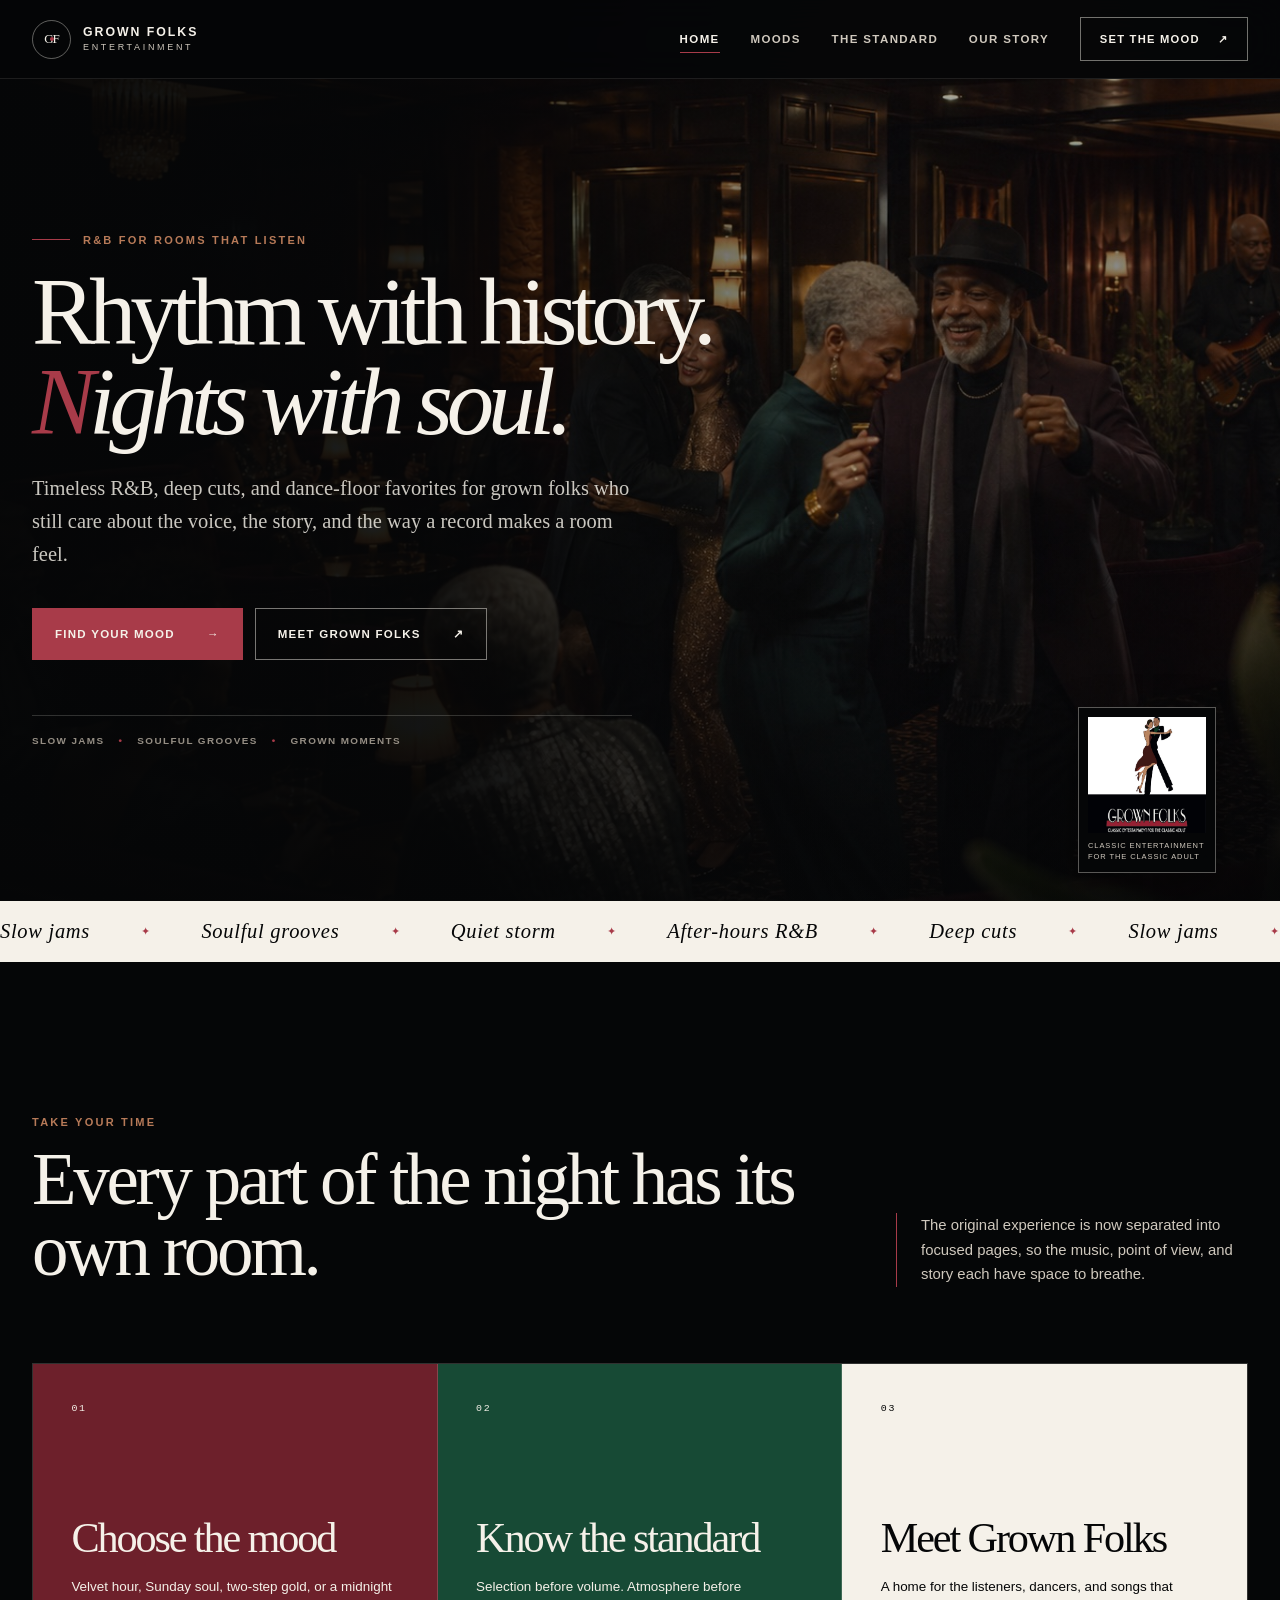
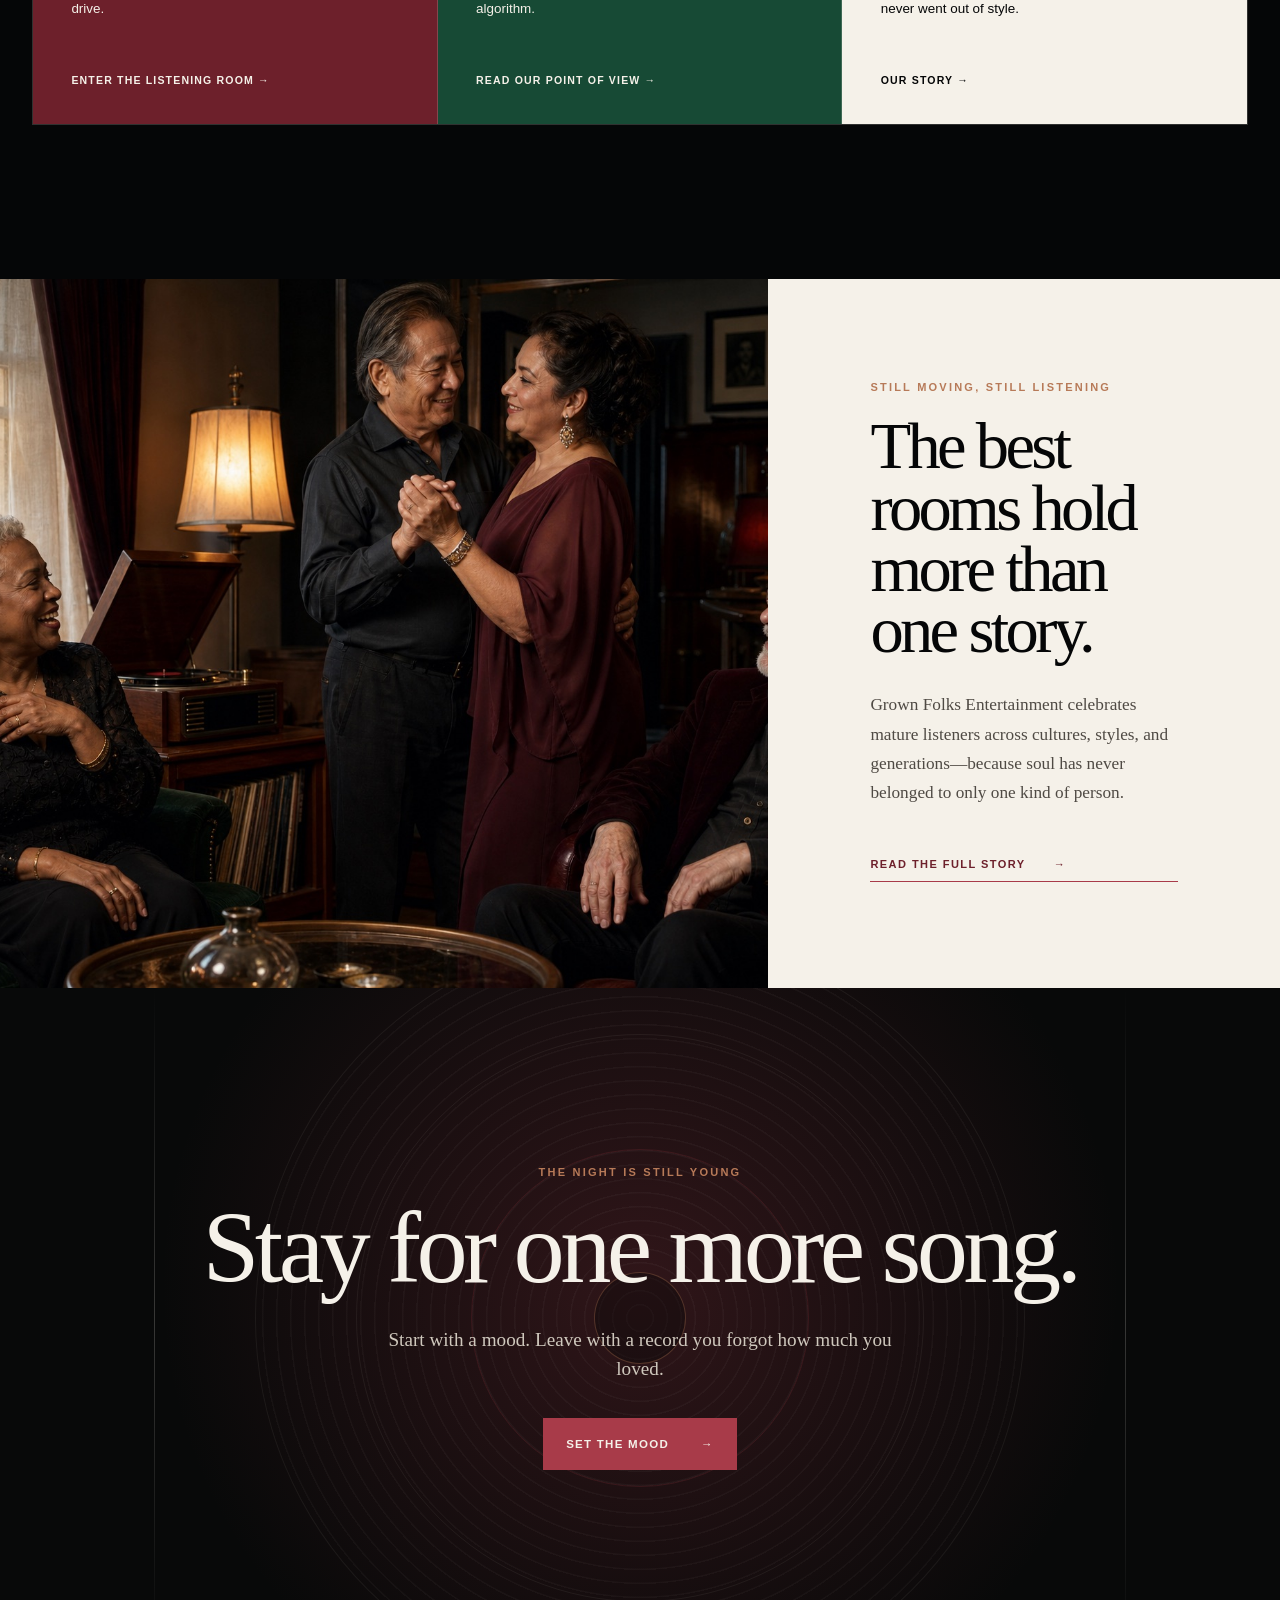
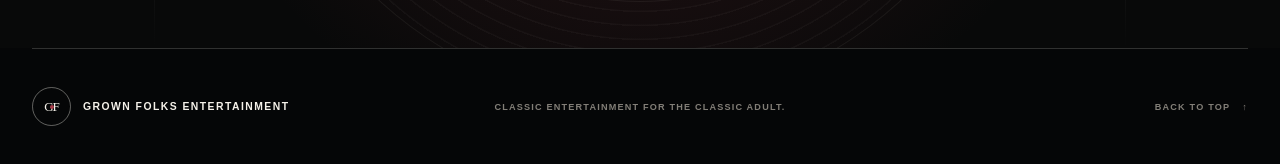
==== index.html @ 2229e0c9 "Publish Grown Folks Entertainment website" ====
<!doctype html>
<html lang="en" class="no-js">
  <head>
    <meta charset="utf-8" />
    <meta name="viewport" content="width=device-width, initial-scale=1" />
    <meta name="description" content="Classic R&B, slow jams, soulful grooves, and grown-up nights made for people who still know how to move." />
    <meta name="theme-color" content="#050607" />
    <meta property="og:type" content="website" />
    <meta property="og:site_name" content="Grown Folks Entertainment" />
    <meta property="og:title" content="Grown Folks Entertainment" />
    <meta property="og:description" content="Rhythm with history. Nights with soul." />
    <meta property="og:image" content="./assets/og.png" />
    <meta name="twitter:card" content="summary_large_image" />
    <meta name="twitter:title" content="Grown Folks Entertainment" />
    <meta name="twitter:description" content="Rhythm with history. Nights with soul." />
    <meta name="twitter:image" content="./assets/og.png" />
    <title>Grown Folks Entertainment | Rhythm With History</title>
    <link rel="icon" href="./assets/grown-folks-logo.jpeg" type="image/jpeg" />
    <link rel="stylesheet" href="./assets/styles.css" />
    <script>document.documentElement.classList.replace("no-js", "js");</script>
    <script src="./assets/script.js" defer></script>
  </head>
  <body>
    <div class="site-shell" id="top">
      <a class="skip-link" href="#main-content">Skip to the music</a>
      <header class="site-header">
        <div class="nav-wrap">
          <a class="brand" href="./index.html" aria-label="Grown Folks Entertainment home"><span class="brand-mark" aria-hidden="true">GF</span><span class="brand-copy"><strong>Grown Folks</strong><span>Entertainment</span></span></a>
          <button class="menu-toggle" type="button" aria-expanded="false" aria-controls="primary-navigation" aria-label="Open navigation menu"><span aria-hidden="true"></span><span aria-hidden="true"></span></button>
          <nav id="primary-navigation" class="primary-nav" data-open="false" aria-label="Primary navigation">
            <a href="./index.html" aria-current="page">Home</a><a href="./moods.html">Moods</a><a href="./standard.html">The standard</a><a href="./story.html">Our story</a><a class="nav-cta" href="./moods.html">Set the mood <span aria-hidden="true">↗</span></a>
          </nav>
        </div>
      </header>
      <main id="main-content">
        <section class="home-hero" aria-labelledby="hero-title">
          <img class="home-hero-image" src="./assets/lounge-diverse-older-adults.jpg" alt="A diverse group of stylish older adults dancing and enjoying an elegant R&B lounge" width="1793" height="877" fetchpriority="high" />
          <div class="home-hero-shade" aria-hidden="true"></div>
          <div class="home-hero-inner">
            <p class="eyebrow"><span aria-hidden="true"></span> R&amp;B for rooms that listen</p>
            <h1 id="hero-title"><span>Rhythm with history.</span><em>Nights with soul.</em></h1>
            <p class="home-hero-intro">Timeless R&amp;B, deep cuts, and dance-floor favorites for grown folks who still care about the voice, the story, and the way a record makes a room feel.</p>
            <div class="hero-actions"><a class="button button-primary" href="./moods.html">Find your mood <span aria-hidden="true">→</span></a><a class="button button-quiet" href="./story.html">Meet Grown Folks <span aria-hidden="true">↗</span></a></div>
            <div class="hero-notes" aria-label="Our focus"><span>Slow jams</span><span>Soulful grooves</span><span>Grown moments</span></div>
          </div>
          <div class="home-logo-card"><img src="./assets/grown-folks-logo.jpeg" alt="Grown Folks Entertainment logo" width="791" height="1024" /><span>Classic entertainment for the classic adult</span></div>
        </section>
        <section class="marquee" aria-label="Music we celebrate">
          <p class="sr-only">Slow jams, soulful grooves, quiet storm, after-hours R&amp;B, and deep cuts.</p>
          <div class="marquee-track" aria-hidden="true">
            <div class="marquee-group"><span>Slow jams</span><i>✦</i><span>Soulful grooves</span><i>✦</i><span>Quiet storm</span><i>✦</i><span>After-hours R&amp;B</span><i>✦</i><span>Deep cuts</span><i>✦</i></div>
            <div class="marquee-group"><span>Slow jams</span><i>✦</i><span>Soulful grooves</span><i>✦</i><span>Quiet storm</span><i>✦</i><span>After-hours R&amp;B</span><i>✦</i><span>Deep cuts</span><i>✦</i></div>
          </div>
        </section>
        <section class="route-overview section-pad" aria-labelledby="explore-title">
          <div class="section-heading"><div><p class="kicker">Take your time</p><h2 id="explore-title">Every part of the night has its own room.</h2></div><p>The original experience is now separated into focused pages, so the music, point of view, and story each have space to breathe.</p></div>
          <div class="route-cards">
            <a class="route-card route-card-burgundy" href="./moods.html"><span>01</span><h3>Choose the mood</h3><p>Velvet hour, Sunday soul, two-step gold, or a midnight drive.</p><strong>Enter the listening room →</strong></a>
            <a class="route-card route-card-green" href="./standard.html"><span>02</span><h3>Know the standard</h3><p>Selection before volume. Atmosphere before algorithm.</p><strong>Read our point of view →</strong></a>
            <a class="route-card route-card-ivory" href="./story.html"><span>03</span><h3>Meet Grown Folks</h3><p>A home for the listeners, dancers, and songs that never went out of style.</p><strong>Our story →</strong></a>
          </div>
        </section>
        <section class="home-story-preview" aria-labelledby="home-story-title">
          <div class="home-story-photo"><img src="./assets/story-diverse-older-adults.jpg" alt="Four diverse older friends sharing music while a couple slow dances" width="1536" height="1024" loading="lazy" /></div>
          <div class="home-story-copy"><p class="kicker">Still moving, still listening</p><h2 id="home-story-title">The best rooms hold more than one story.</h2><p>Grown Folks Entertainment celebrates mature listeners across cultures, styles, and generations—because soul has never belonged to only one kind of person.</p><a class="text-link" href="./story.html">Read the full story <span aria-hidden="true">→</span></a></div>
        </section>
        <section class="closing" aria-labelledby="closing-title"><div class="closing-vinyl" aria-hidden="true"><span></span></div><div class="closing-content"><p class="kicker kicker-light">The night is still young</p><h2 id="closing-title">Stay for one more song.</h2><p>Start with a mood. Leave with a record you forgot how much you loved.</p><a class="button button-primary" href="./moods.html">Set the mood <span aria-hidden="true">→</span></a></div></section>
      </main>
      <footer class="site-footer"><a class="footer-brand" href="./index.html"><span aria-hidden="true">GF</span><strong>Grown Folks Entertainment</strong></a><p>Classic entertainment for the classic adult.</p><a href="#top">Back to top <span aria-hidden="true">↑</span></a></footer>
    </div>
  </body>
</html>
---- assets/styles.css ----
:root {
  --ink: #050607;
  --ink-soft: #101111;
  --ivory: #f5f1e9;
  --ivory-muted: #cfc8bd;
  --burgundy: #a83b49;
  --burgundy-dark: #6d202b;
  --green: #174a35;
  --green-dark: #0d2c20;
  --caramel: #b77a58;
  --line: rgba(245, 241, 233, 0.18);
  --page: min(1240px, calc(100vw - 64px));
  --display: "Iowan Old Style", "Baskerville", "Times New Roman", serif;
  --sans: "Avenir Next", Avenir, "Helvetica Neue", Arial, sans-serif;
  --mono: "SFMono-Regular", Consolas, "Liberation Mono", monospace;
}

* {
  box-sizing: border-box;
}

html {
  scroll-behavior: smooth;
  scroll-padding-top: 92px;
}

body {
  margin: 0;
  background: var(--ink);
  color: var(--ivory);
  font-family: var(--sans);
  text-rendering: optimizeLegibility;
}

body,
button,
a {
  -webkit-font-smoothing: antialiased;
}

button,
a {
  font: inherit;
}

button {
  color: inherit;
}

a {
  color: inherit;
  text-decoration: none;
}

img {
  display: block;
  max-width: 100%;
}

::selection {
  background: var(--burgundy);
  color: var(--ivory);
}

:focus-visible {
  outline: 2px solid var(--caramel);
  outline-offset: 4px;
}

.site-shell {
  min-height: 100vh;
  overflow: clip;
  background:
    radial-gradient(circle at 75% 4%, rgba(168, 59, 73, 0.12), transparent 27rem),
    var(--ink);
}

.skip-link {
  position: fixed;
  top: 14px;
  left: 14px;
  z-index: 200;
  min-height: 44px;
  padding: 12px 18px;
  transform: translateY(-150%);
  border: 1px solid var(--caramel);
  background: var(--ivory);
  color: var(--ink);
  font-size: 0.78rem;
  font-weight: 700;
  letter-spacing: 0.08em;
  text-transform: uppercase;
  transition: transform 180ms ease;
}

.skip-link:focus {
  transform: translateY(0);
}

.sr-only {
  position: absolute;
  width: 1px;
  height: 1px;
  padding: 0;
  margin: -1px;
  overflow: hidden;
  clip: rect(0, 0, 0, 0);
  white-space: nowrap;
  border: 0;
}

.site-header {
  position: sticky;
  top: 0;
  z-index: 100;
  border-bottom: 1px solid rgba(245, 241, 233, 0.1);
  background: rgba(5, 6, 7, 0.88);
  -webkit-backdrop-filter: blur(18px);
  backdrop-filter: blur(18px);
}

.nav-wrap {
  position: relative;
  width: var(--page);
  min-height: 78px;
  margin: 0 auto;
  display: flex;
  align-items: center;
  justify-content: space-between;
  gap: 36px;
}

.brand,
.footer-brand {
  display: inline-flex;
  align-items: center;
  gap: 12px;
}

.footer-brand {
  min-height: 44px;
}

.brand {
  min-height: 48px;
  flex: 0 0 auto;
}

.brand-mark,
.footer-brand > span {
  position: relative;
  display: grid;
  place-items: center;
  width: 39px;
  height: 39px;
  border: 1px solid rgba(245, 241, 233, 0.38);
  border-radius: 50%;
  color: var(--ivory);
  font-family: var(--display);
  font-size: 0.82rem;
  letter-spacing: -0.08em;
}

.brand-mark::after,
.footer-brand > span::after {
  content: "";
  position: absolute;
  width: 4px;
  height: 4px;
  border-radius: 50%;
  background: var(--burgundy);
}

.brand-copy {
  display: flex;
  flex-direction: column;
  line-height: 1;
  text-transform: uppercase;
}

.brand-copy strong {
  font-size: 0.77rem;
  letter-spacing: 0.16em;
}

.brand-copy span {
  margin-top: 5px;
  color: var(--ivory-muted);
  font-size: 0.56rem;
  letter-spacing: 0.3em;
}

.primary-nav {
  display: flex;
  align-items: center;
  justify-content: flex-end;
  gap: clamp(20px, 2.4vw, 38px);
}

.primary-nav > a:not(.nav-cta) {
  position: relative;
  display: inline-flex;
  min-height: 44px;
  align-items: center;
  color: var(--ivory-muted);
  font-size: 0.72rem;
  font-weight: 600;
  letter-spacing: 0.12em;
  text-transform: uppercase;
  transition: color 180ms ease;
}

.primary-nav > a:not(.nav-cta)::after {
  content: "";
  position: absolute;
  right: 0;
  bottom: 8px;
  left: 0;
  height: 1px;
  transform: scaleX(0);
  transform-origin: right;
  background: var(--burgundy);
  transition: transform 220ms ease;
}

.primary-nav > a:not(.nav-cta):hover {
  color: var(--ivory);
}

.primary-nav > a:not(.nav-cta):hover::after {
  transform: scaleX(1);
  transform-origin: left;
}

.nav-cta {
  display: inline-flex;
  min-height: 44px;
  align-items: center;
  gap: 18px;
  padding: 0 19px;
  border: 1px solid rgba(245, 241, 233, 0.46);
  font-size: 0.7rem;
  font-weight: 700;
  letter-spacing: 0.11em;
  text-transform: uppercase;
  transition:
    background-color 180ms ease,
    border-color 180ms ease,
    color 180ms ease;
}

.nav-cta:hover {
  border-color: var(--ivory);
  background: var(--ivory);
  color: var(--ink);
}

.menu-toggle {
  display: none;
  width: 48px;
  min-height: 48px;
  padding: 0;
  border: 1px solid var(--line);
  background: transparent;
  cursor: pointer;
}

.menu-toggle span {
  display: block;
  width: 18px;
  height: 1px;
  margin: 5px auto;
  background: var(--ivory);
  transition: transform 180ms ease;
}

.menu-toggle[aria-expanded="true"] span:first-child {
  transform: translateY(3px) rotate(45deg);
}

.menu-toggle[aria-expanded="true"] span:last-child {
  transform: translateY(-3px) rotate(-45deg);
}

.hero {
  position: relative;
  isolation: isolate;
  min-height: calc(100svh - 78px);
  display: flex;
  align-items: center;
  padding: clamp(70px, 9vw, 136px) 0 clamp(80px, 10vw, 150px);
}

.hero::before {
  content: "";
  position: absolute;
  inset: 0;
  z-index: -2;
  pointer-events: none;
  opacity: 0.11;
  background-image:
    linear-gradient(rgba(245, 241, 233, 0.12) 1px, transparent 1px),
    linear-gradient(90deg, rgba(245, 241, 233, 0.12) 1px, transparent 1px);
  background-size: 88px 88px;
  -webkit-mask-image: linear-gradient(to bottom, #000, transparent 84%);
  mask-image: linear-gradient(to bottom, #000, transparent 84%);
}

.hero::after {
  content: "";
  position: absolute;
  top: 4%;
  right: -12%;
  z-index: -1;
  width: min(62vw, 840px);
  aspect-ratio: 1;
  border-radius: 50%;
  background: radial-gradient(circle, rgba(23, 74, 53, 0.34), rgba(23, 74, 53, 0) 68%);
  pointer-events: none;
}

.hero-grid {
  width: var(--page);
  margin: 0 auto;
  display: grid;
  grid-template-columns: minmax(0, 1.22fr) minmax(330px, 0.78fr);
  gap: clamp(54px, 8vw, 120px);
  align-items: center;
}

.hero-copy-block {
  position: relative;
  z-index: 2;
}

.eyebrow,
.kicker {
  margin: 0;
  color: var(--caramel);
  font-size: 0.69rem;
  font-weight: 700;
  letter-spacing: 0.2em;
  text-transform: uppercase;
}

.eyebrow {
  display: flex;
  align-items: center;
  gap: 13px;
}

.eyebrow > span {
  width: 38px;
  height: 1px;
  background: var(--burgundy);
}

.hero h1 {
  max-width: 820px;
  margin: 28px 0 30px;
  font-family: var(--display);
  font-size: clamp(4rem, 7.4vw, 7.7rem);
  font-weight: 400;
  letter-spacing: -0.062em;
  line-height: 0.82;
}

.hero h1 span,
.hero h1 em {
  display: block;
}

.hero h1 em {
  margin-top: 0.14em;
  color: var(--ivory);
  font-weight: 400;
}

.hero h1 em::first-letter {
  color: var(--burgundy);
}

.hero-intro {
  max-width: 620px;
  margin: 0;
  color: var(--ivory-muted);
  font-family: var(--display);
  font-size: clamp(1.07rem, 1.5vw, 1.32rem);
  line-height: 1.6;
}

.hero-actions {
  display: flex;
  flex-wrap: wrap;
  gap: 12px;
  margin-top: 38px;
}

.button {
  display: inline-flex;
  min-height: 52px;
  align-items: center;
  justify-content: space-between;
  gap: 32px;
  padding: 0 22px;
  border: 1px solid transparent;
  font-size: 0.72rem;
  font-weight: 750;
  letter-spacing: 0.11em;
  text-transform: uppercase;
  transition:
    transform 180ms ease,
    background-color 180ms ease,
    border-color 180ms ease,
    color 180ms ease;
}

.button:hover {
  transform: translateY(-2px);
}

.button-primary {
  background: var(--burgundy);
  color: var(--ivory);
}

.button-primary:hover {
  background: #bd4655;
}

.button-quiet {
  border-color: var(--line);
  color: var(--ivory-muted);
}

.button-quiet:hover {
  border-color: var(--ivory-muted);
  color: var(--ivory);
}

.hero-notes {
  display: flex;
  flex-wrap: wrap;
  gap: 0;
  margin-top: 55px;
  padding-top: 19px;
  border-top: 1px solid var(--line);
}

.hero-notes span {
  color: #958e84;
  font-size: 0.62rem;
  font-weight: 600;
  letter-spacing: 0.14em;
  text-transform: uppercase;
}

.hero-notes span:not(:last-child)::after {
  content: "•";
  margin: 0 14px;
  color: var(--burgundy);
}

.hero-art {
  position: relative;
  width: min(100%, 450px);
  justify-self: end;
}

.orbit {
  position: absolute;
  z-index: -1;
  border: 1px solid rgba(245, 241, 233, 0.11);
  border-radius: 50%;
  pointer-events: none;
}

.orbit-one {
  top: -12%;
  left: -36%;
  width: 98%;
  aspect-ratio: 1;
}

.orbit-one::after {
  content: "";
  position: absolute;
  top: 48%;
  left: -4px;
  width: 7px;
  height: 7px;
  border-radius: 50%;
  background: var(--caramel);
  box-shadow: 0 0 0 7px rgba(183, 122, 88, 0.09);
}

.orbit-two {
  right: -23%;
  bottom: -7%;
  width: 75%;
  aspect-ratio: 1;
  border-color: rgba(168, 59, 73, 0.31);
}

.logo-card {
  position: relative;
  margin: 0;
  padding: 17px;
  border: 1px solid rgba(245, 241, 233, 0.22);
  background: #0c0d0d;
  box-shadow:
    0 38px 75px rgba(0, 0, 0, 0.5),
    -24px 24px 0 rgba(23, 74, 53, 0.24);
  transform: rotate(1.6deg);
}

.logo-card::before,
.logo-card::after {
  content: "";
  position: absolute;
  z-index: 2;
  width: 36px;
  height: 36px;
  pointer-events: none;
}

.logo-card::before {
  top: -8px;
  left: -8px;
  border-top: 2px solid var(--caramel);
  border-left: 2px solid var(--caramel);
}

.logo-card::after {
  right: -8px;
  bottom: -8px;
  border-right: 2px solid var(--burgundy);
  border-bottom: 2px solid var(--burgundy);
}

.logo-card-edge {
  display: flex;
  justify-content: space-between;
  padding: 0 1px 13px;
  color: #958e84;
  font-size: 0.54rem;
  font-weight: 650;
  letter-spacing: 0.18em;
  text-transform: uppercase;
}

.main-logo {
  width: 100%;
  height: auto;
  aspect-ratio: 790 / 1024;
  object-fit: cover;
  filter: saturate(0.88) contrast(1.04);
}

.logo-card figcaption {
  display: flex;
  justify-content: space-between;
  gap: 14px;
  padding: 14px 1px 0;
  color: var(--ivory-muted);
  font-size: 0.55rem;
  letter-spacing: 0.16em;
  text-transform: uppercase;
}

.logo-card figcaption span:last-child {
  color: var(--caramel);
}

.hero-index {
  position: absolute;
  right: 3vw;
  bottom: 34px;
  display: flex;
  align-items: center;
  gap: 9px;
  color: #57554f;
  font-family: var(--display);
  font-size: 0.72rem;
}

.hero-index i {
  width: 42px;
  height: 1px;
  background: #3b3b38;
}

.marquee {
  overflow: hidden;
  border-top: 1px solid var(--line);
  border-bottom: 1px solid var(--line);
  background: var(--ivory);
  color: var(--ink);
}

.marquee-track {
  display: flex;
  width: max-content;
  animation: marquee-scroll 30s linear infinite;
}

.marquee-group {
  display: flex;
  min-width: max-content;
  align-items: center;
  gap: clamp(30px, 4vw, 62px);
  padding: 18px clamp(30px, 4vw, 62px) 18px 0;
}

.marquee-group span {
  font-family: var(--display);
  font-size: clamp(1rem, 1.6vw, 1.35rem);
  font-style: italic;
  letter-spacing: 0.035em;
}

.marquee-group i {
  color: var(--burgundy);
  font-size: 0.68rem;
  font-style: normal;
}

@keyframes marquee-scroll {
  to {
    transform: translateX(-50%);
  }
}

.section-pad {
  width: var(--page);
  margin: 0 auto;
  padding: clamp(96px, 12vw, 180px) 0;
}

.section-heading {
  display: grid;
  grid-template-columns: minmax(0, 1.25fr) minmax(260px, 0.55fr);
  gap: 64px;
  align-items: end;
  margin-bottom: clamp(48px, 6vw, 84px);
}

.section-heading h2,
.standard-intro h2,
.story-copy h2,
.closing h2 {
  margin: 16px 0 0;
  font-family: var(--display);
  font-weight: 400;
  letter-spacing: -0.045em;
  line-height: 0.98;
}

.section-heading h2 {
  max-width: 780px;
  font-size: clamp(3rem, 5.7vw, 6rem);
}

.section-heading > p {
  margin: 0;
  padding-left: 24px;
  border-left: 1px solid var(--burgundy);
  color: var(--ivory-muted);
  font-size: 0.93rem;
  line-height: 1.65;
}

.mood-section {
  position: relative;
}

.mood-section::before {
  content: "MOOD / 01";
  position: absolute;
  top: 52%;
  left: -46px;
  transform: rotate(-90deg);
  color: rgba(245, 241, 233, 0.25);
  font-size: 0.55rem;
  letter-spacing: 0.28em;
}

.mood-selector {
  display: grid;
  grid-template-columns: minmax(290px, 0.76fr) minmax(500px, 1.24fr);
  border: 1px solid var(--line);
}

.mood-tabs {
  display: flex;
  flex-direction: column;
  background: #0a0b0b;
}

.mood-tab {
  position: relative;
  min-height: 124px;
  display: grid;
  grid-template-columns: 38px 1fr 24px;
  gap: 17px;
  align-items: center;
  padding: 20px 25px;
  border: 0;
  border-bottom: 1px solid var(--line);
  background: transparent;
  text-align: left;
  cursor: pointer;
  transition:
    background-color 240ms ease,
    color 240ms ease;
}

.mood-tab:last-child {
  border-bottom: 0;
}

.mood-tab::before {
  content: "";
  position: absolute;
  top: 0;
  bottom: 0;
  left: 0;
  width: 3px;
  transform: scaleY(0);
  background: var(--burgundy);
  transition: transform 240ms ease;
}

.mood-tab:hover {
  background: rgba(245, 241, 233, 0.045);
}

.mood-tab[data-active="true"] {
  background: var(--ivory);
  color: var(--ink);
}

.mood-tab[data-active="true"]::before {
  transform: scaleY(1);
}

.mood-number {
  align-self: start;
  margin-top: 3px;
  color: var(--caramel);
  font-family: var(--mono);
  font-size: 0.59rem;
  letter-spacing: 0.12em;
}

.mood-tab-copy {
  display: flex;
  flex-direction: column;
  min-width: 0;
}

.mood-tab-copy strong {
  font-family: var(--display);
  font-size: clamp(1.35rem, 2vw, 1.75rem);
  font-weight: 400;
  line-height: 1.05;
}

.mood-tab-copy small {
  margin-top: 9px;
  color: #948f87;
  font-size: 0.64rem;
  font-weight: 550;
  letter-spacing: 0.06em;
  text-transform: uppercase;
}

.mood-tab[data-active="true"] .mood-tab-copy small {
  color: #5c5954;
}

.mood-arrow {
  opacity: 0.36;
  font-size: 1rem;
  transition:
    transform 200ms ease,
    opacity 200ms ease;
}

.mood-tab[data-active="true"] .mood-arrow {
  opacity: 1;
  transform: translate(2px, -2px);
}

.mood-panel {
  --mood-color: var(--burgundy);
  position: relative;
  isolation: isolate;
  min-height: 496px;
  overflow: hidden;
  padding: 28px clamp(28px, 4vw, 58px) 42px;
  display: grid;
  grid-template-columns: minmax(190px, 0.72fr) minmax(270px, 1fr);
  gap: clamp(30px, 4vw, 60px);
  align-items: center;
  background:
    linear-gradient(135deg, rgba(255, 255, 255, 0.06), transparent 42%),
    var(--mood-color);
  transition: background-color 300ms ease;
}

.mood-panel[data-mood="sunday-soul"] {
  --mood-color: #9b684a;
}

.mood-panel[data-mood="two-step-gold"] {
  --mood-color: var(--green);
}

.mood-panel[data-mood="midnight-drive"] {
  --mood-color: #111b18;
}

.mood-panel::before {
  content: "";
  position: absolute;
  inset: 0;
  z-index: -1;
  opacity: 0.22;
  background-image:
    linear-gradient(rgba(245, 241, 233, 0.13) 1px, transparent 1px),
    linear-gradient(90deg, rgba(245, 241, 233, 0.13) 1px, transparent 1px);
  background-size: 48px 48px;
  -webkit-mask-image: linear-gradient(115deg, #000, transparent 78%);
  mask-image: linear-gradient(115deg, #000, transparent 78%);
}

.mood-panel::after {
  content: attr(data-mood);
  position: absolute;
  right: -3px;
  bottom: -6px;
  z-index: -1;
  max-width: 100%;
  overflow: hidden;
  color: rgba(245, 241, 233, 0.055);
  font-family: var(--display);
  font-size: clamp(4rem, 8vw, 8rem);
  font-style: italic;
  line-height: 0.75;
  white-space: nowrap;
}

.mood-panel-topline {
  position: absolute;
  top: 23px;
  right: clamp(28px, 4vw, 58px);
  left: clamp(28px, 4vw, 58px);
  display: flex;
  justify-content: space-between;
  padding-bottom: 12px;
  border-bottom: 1px solid rgba(245, 241, 233, 0.3);
  font-size: 0.55rem;
  font-weight: 700;
  letter-spacing: 0.18em;
  text-transform: uppercase;
}

.mood-record-wrap {
  display: grid;
  place-items: center;
  padding-top: 34px;
}

.mood-record {
  position: relative;
  width: min(100%, 245px);
  aspect-ratio: 1;
  display: grid;
  place-items: center;
  border: 1px solid rgba(245, 241, 233, 0.24);
  border-radius: 50%;
  background:
    radial-gradient(circle at center, transparent 0 7%, #111 7.2% 8.5%, transparent 8.7% 16%, #111 16.2% 17%, transparent 17.2%),
    repeating-radial-gradient(circle at center, #0a0a0a 0 2px, #181818 3px 4px);
  box-shadow:
    0 26px 45px rgba(0, 0, 0, 0.33),
    inset 0 0 0 1px rgba(255, 255, 255, 0.05);
  animation: record-arrive 520ms cubic-bezier(0.2, 0.75, 0.2, 1) both;
}

.mood-record::before {
  content: "";
  position: absolute;
  inset: 0;
  border-radius: inherit;
  background: conic-gradient(from 16deg, transparent 0 16%, rgba(245, 241, 233, 0.14) 18%, transparent 22% 64%, rgba(245, 241, 233, 0.08) 68%, transparent 73%);
}

.mood-record::after {
  content: "";
  position: absolute;
  inset: -9px;
  border: 1px solid rgba(245, 241, 233, 0.14);
  border-radius: inherit;
}

.record-label {
  position: relative;
  z-index: 1;
  width: 33%;
  aspect-ratio: 1;
  display: grid;
  place-items: center;
  border-radius: 50%;
  background: var(--ivory);
  color: var(--ink);
  box-shadow: 0 0 0 4px rgba(168, 59, 73, 0.7);
}

.record-label span {
  font-family: var(--display);
  font-size: clamp(1rem, 2vw, 1.5rem);
  letter-spacing: -0.06em;
}

.record-label i {
  position: absolute;
  width: 7px;
  height: 7px;
  border-radius: 50%;
  background: var(--ink);
}

@keyframes record-arrive {
  from {
    opacity: 0;
    transform: rotate(-10deg) scale(0.94);
  }
  to {
    opacity: 1;
    transform: rotate(0) scale(1);
  }
}

.mood-panel-copy {
  position: relative;
  z-index: 1;
  padding-top: 38px;
  animation: mood-copy-in 420ms ease both;
}

@keyframes mood-copy-in {
  from {
    opacity: 0;
    transform: translateY(10px);
  }
  to {
    opacity: 1;
    transform: translateY(0);
  }
}

.mood-panel-copy > p:first-child {
  margin: 0;
  color: rgba(245, 241, 233, 0.76);
  font-size: 0.61rem;
  font-weight: 700;
  letter-spacing: 0.18em;
  text-transform: uppercase;
}

.mood-panel-copy h3 {
  margin: 13px 0 17px;
  font-family: var(--display);
  font-size: clamp(2.7rem, 4.6vw, 5rem);
  font-weight: 400;
  letter-spacing: -0.055em;
  line-height: 0.89;
}

.mood-copy-rule {
  width: 42px;
  height: 2px;
  margin-bottom: 20px;
  background: var(--ivory);
}

.mood-description {
  margin: 0;
  color: rgba(245, 241, 233, 0.88);
  font-family: var(--display);
  font-size: clamp(1rem, 1.4vw, 1.17rem);
  line-height: 1.55;
}

.mood-details {
  display: grid;
  gap: 10px;
  margin: 27px 0 0;
}

.mood-details > div {
  display: grid;
  grid-template-columns: 92px 1fr;
  gap: 12px;
  padding-top: 9px;
  border-top: 1px solid rgba(245, 241, 233, 0.22);
}

.mood-details dt {
  color: rgba(245, 241, 233, 0.62);
  font-size: 0.55rem;
  font-weight: 700;
  letter-spacing: 0.13em;
  text-transform: uppercase;
}

.mood-details dd {
  margin: 0;
  font-size: 0.73rem;
  line-height: 1.35;
}

.standard-section {
  position: relative;
  width: 100%;
  display: grid;
  grid-template-columns: minmax(300px, 0.72fr) minmax(560px, 1.28fr);
  gap: clamp(64px, 9vw, 140px);
  padding-right: max(32px, calc((100vw - 1240px) / 2));
  padding-left: max(32px, calc((100vw - 1240px) / 2));
  background:
    radial-gradient(circle at 10% 15%, rgba(245, 241, 233, 0.08), transparent 30rem),
    var(--green-dark);
}

.standard-section::before {
  content: "";
  position: absolute;
  top: 0;
  right: 0;
  width: 22%;
  height: 5px;
  background: var(--burgundy);
}

.kicker-light {
  color: var(--caramel);
}

.standard-intro h2 {
  margin-top: 22px;
  font-size: clamp(3.1rem, 5.5vw, 5.7rem);
}

.standard-intro > p:last-child {
  max-width: 480px;
  margin: 30px 0 0;
  color: rgba(245, 241, 233, 0.72);
  font-family: var(--display);
  font-size: 1.08rem;
  line-height: 1.65;
}

.standards-grid {
  border-top: 1px solid rgba(245, 241, 233, 0.26);
}

.standard-card {
  position: relative;
  display: grid;
  grid-template-columns: 74px minmax(190px, 0.65fr) minmax(250px, 1fr);
  gap: 28px;
  align-items: start;
  padding: 36px 0;
  border-bottom: 1px solid rgba(245, 241, 233, 0.26);
}

.standard-card-head {
  display: flex;
  align-items: center;
  gap: 10px;
  color: var(--caramel);
  font-family: var(--mono);
  font-size: 0.64rem;
}

.standard-card-head i {
  width: 20px;
  height: 1px;
  background: rgba(245, 241, 233, 0.35);
}

.standard-card h3 {
  margin: -5px 0 0;
  font-family: var(--display);
  font-size: clamp(1.55rem, 2.3vw, 2.15rem);
  font-weight: 400;
  letter-spacing: -0.035em;
  line-height: 1.04;
}

.standard-card p {
  margin: 0;
  color: rgba(245, 241, 233, 0.68);
  font-size: 0.84rem;
  line-height: 1.7;
}

.standard-card small {
  position: absolute;
  right: 0;
  bottom: 8px;
  color: rgba(245, 241, 233, 0.3);
  font-size: 0.5rem;
  font-weight: 700;
  letter-spacing: 0.15em;
  text-transform: uppercase;
}

.story-section {
  display: grid;
  grid-template-columns: minmax(350px, 0.88fr) minmax(420px, 1.12fr);
  background: var(--ivory);
  color: var(--ink);
}

.story-art {
  position: relative;
  min-height: 760px;
  overflow: hidden;
  display: flex;
  flex-direction: column;
  justify-content: space-between;
  padding: clamp(30px, 4vw, 58px);
  background:
    linear-gradient(145deg, rgba(255, 255, 255, 0.09), transparent 45%),
    var(--burgundy-dark);
  color: var(--ivory);
}

.story-art::before {
  content: "";
  position: absolute;
  inset: 0;
  opacity: 0.13;
  background-image:
    linear-gradient(rgba(245, 241, 233, 0.18) 1px, transparent 1px),
    linear-gradient(90deg, rgba(245, 241, 233, 0.18) 1px, transparent 1px);
  background-size: 58px 58px;
}

.story-art::after {
  content: "";
  position: absolute;
  right: -30%;
  bottom: -18%;
  width: 78%;
  aspect-ratio: 1;
  border: 1px solid rgba(245, 241, 233, 0.21);
  border-radius: 50%;
  box-shadow:
    0 0 0 55px rgba(245, 241, 233, 0.04),
    0 0 0 110px rgba(245, 241, 233, 0.03);
}

.story-art-top,
.story-art-bottom {
  position: relative;
  z-index: 2;
  display: flex;
  align-items: center;
  justify-content: space-between;
  text-transform: uppercase;
}

.story-art-top {
  padding-bottom: 16px;
  border-bottom: 1px solid rgba(245, 241, 233, 0.36);
  font-size: 0.55rem;
  font-weight: 700;
  letter-spacing: 0.18em;
}

.story-record {
  position: relative;
  z-index: 1;
  align-self: center;
  width: min(78%, 390px);
  aspect-ratio: 1;
  display: flex;
  align-items: center;
  justify-content: center;
  gap: 24px;
  border: 1px solid rgba(245, 241, 233, 0.22);
  border-radius: 50%;
  background: repeating-radial-gradient(circle, #080909 0 3px, #111212 4px 6px);
  box-shadow: 0 30px 50px rgba(0, 0, 0, 0.32);
}

.story-record::before {
  content: "";
  position: absolute;
  inset: 38%;
  border-radius: 50%;
  background: var(--green);
  box-shadow:
    0 0 0 12px var(--caramel),
    0 0 0 13px rgba(245, 241, 233, 0.3);
}

.story-record span {
  position: relative;
  z-index: 1;
  color: var(--ivory);
  font-family: var(--display);
  font-size: clamp(3rem, 7vw, 6.5rem);
  line-height: 1;
}

.story-record i {
  position: relative;
  z-index: 2;
  width: 7px;
  height: 7px;
  border-radius: 50%;
  background: var(--ivory);
}

.story-art-bottom {
  align-items: end;
}

.story-art-bottom strong {
  font-family: var(--display);
  font-size: clamp(4rem, 8vw, 8rem);
  font-weight: 400;
  letter-spacing: -0.065em;
  line-height: 0.65;
  text-transform: none;
}

.story-art-bottom span {
  max-width: 90px;
  color: rgba(245, 241, 233, 0.66);
  font-size: 0.5rem;
  letter-spacing: 0.15em;
  line-height: 1.5;
  text-align: right;
}

.story-copy {
  align-self: center;
  max-width: 750px;
  padding: clamp(80px, 10vw, 150px) clamp(42px, 8vw, 130px);
}

.story-copy h2 {
  max-width: 700px;
  margin-top: 22px;
  font-size: clamp(3.25rem, 5.8vw, 6.4rem);
}

.story-rule {
  position: relative;
  height: 1px;
  margin: 38px 0;
  background: rgba(5, 6, 7, 0.22);
}

.story-rule span {
  position: absolute;
  top: -4px;
  left: 0;
  width: 9px;
  height: 9px;
  border-radius: 50%;
  background: var(--burgundy);
}

.story-lede,
.story-copy > p:not(.kicker) {
  max-width: 590px;
  color: #393835;
  line-height: 1.7;
}

.story-copy .story-lede {
  margin: 0 0 19px;
  color: var(--ink);
  font-family: var(--display);
  font-size: clamp(1.18rem, 1.8vw, 1.5rem);
  line-height: 1.55;
}

.story-copy > p:not(.kicker):not(.story-lede) {
  margin: 0;
  font-size: 0.94rem;
}

.text-link {
  position: relative;
  display: inline-flex;
  min-height: 44px;
  align-items: center;
  gap: 28px;
  margin-top: 30px;
  color: var(--burgundy-dark);
  font-size: 0.69rem;
  font-weight: 750;
  letter-spacing: 0.13em;
  text-transform: uppercase;
}

.text-link::after {
  content: "";
  position: absolute;
  right: 0;
  bottom: 4px;
  left: 0;
  height: 1px;
  background: var(--burgundy);
  transform-origin: left;
  transition: transform 180ms ease;
}

.text-link:hover::after {
  transform: scaleX(0.35);
}

.closing {
  position: relative;
  isolation: isolate;
  min-height: 660px;
  display: grid;
  place-items: center;
  overflow: hidden;
  padding: 100px 30px;
  text-align: center;
  background:
    radial-gradient(circle at 50% 45%, rgba(168, 59, 73, 0.25), transparent 30rem),
    #080909;
}

.closing::before,
.closing::after {
  content: "";
  position: absolute;
  top: 0;
  width: 1px;
  height: 100%;
  background: linear-gradient(transparent, rgba(245, 241, 233, 0.2), transparent);
}

.closing::before {
  left: 12%;
}

.closing::after {
  right: 12%;
}

.closing-vinyl {
  position: absolute;
  z-index: -1;
  width: min(72vw, 770px);
  aspect-ratio: 1;
  border: 1px solid rgba(245, 241, 233, 0.06);
  border-radius: 50%;
  background: repeating-radial-gradient(circle, transparent 0 12px, rgba(245, 241, 233, 0.035) 13px 14px);
  animation: slow-spin 45s linear infinite;
}

.closing-vinyl::before,
.closing-vinyl::after,
.closing-vinyl span {
  content: "";
  position: absolute;
  border: 1px solid rgba(245, 241, 233, 0.06);
  border-radius: 50%;
}

.closing-vinyl::before {
  inset: 13%;
}

.closing-vinyl::after {
  inset: 28%;
  border-color: rgba(168, 59, 73, 0.19);
}

.closing-vinyl span {
  inset: 44%;
  border-color: rgba(183, 122, 88, 0.35);
  background: rgba(5, 6, 7, 0.35);
}

@keyframes slow-spin {
  to {
    transform: rotate(360deg);
  }
}

.closing-content {
  position: relative;
  z-index: 1;
  max-width: 900px;
}

.closing h2 {
  margin-top: 20px;
  font-size: clamp(4rem, 8vw, 8.4rem);
}

.closing-content > p:not(.kicker) {
  max-width: 520px;
  margin: 26px auto 34px;
  color: var(--ivory-muted);
  font-family: var(--display);
  font-size: clamp(1rem, 1.5vw, 1.23rem);
  line-height: 1.55;
}

.site-footer {
  width: var(--page);
  min-height: 116px;
  margin: 0 auto;
  display: grid;
  grid-template-columns: 1fr auto 1fr;
  gap: 28px;
  align-items: center;
  border-top: 1px solid var(--line);
  color: #827e77;
}

.footer-brand strong {
  color: var(--ivory);
  font-size: 0.65rem;
  letter-spacing: 0.14em;
  text-transform: uppercase;
}

.site-footer > p,
.site-footer > a:last-child {
  font-size: 0.57rem;
  font-weight: 600;
  letter-spacing: 0.13em;
  text-transform: uppercase;
}

.site-footer > p {
  text-align: center;
}

.site-footer > a:last-child {
  justify-self: end;
  display: inline-flex;
  min-height: 44px;
  align-items: center;
  gap: 12px;
  transition: color 180ms ease;
}

.site-footer > a:last-child:hover {
  color: var(--ivory);
}

@media (max-width: 1080px) {
  :root {
    --page: min(100% - 48px, 980px);
  }

  .hero-grid {
    grid-template-columns: minmax(0, 1.12fr) minmax(300px, 0.78fr);
    gap: 52px;
  }

  .hero h1 {
    font-size: clamp(3.7rem, 7.4vw, 6rem);
  }

  .mood-selector {
    grid-template-columns: 300px minmax(0, 1fr);
  }

  .mood-panel {
    grid-template-columns: 1fr;
    align-content: center;
    gap: 12px;
  }

  .mood-record-wrap {
    display: none;
  }

  .mood-panel-copy {
    padding-top: 50px;
  }

  .standard-section {
    grid-template-columns: 0.8fr 1.2fr;
    gap: 60px;
  }

  .standard-card {
    grid-template-columns: 52px 1fr;
  }

  .standard-card p {
    grid-column: 2;
  }

  .story-section {
    grid-template-columns: 0.8fr 1.2fr;
  }
}

@media (max-width: 820px) {
  :root {
    --page: calc(100% - 38px);
  }

  .nav-wrap {
    min-height: 70px;
  }

  .menu-toggle {
    display: block;
  }

  .primary-nav {
    position: absolute;
    top: calc(100% + 1px);
    right: -19px;
    left: -19px;
    display: none;
    align-items: stretch;
    flex-direction: column;
    gap: 0;
    padding: 14px 19px 20px;
    border-bottom: 1px solid var(--line);
    background: rgba(5, 6, 7, 0.98);
    box-shadow: 0 24px 44px rgba(0, 0, 0, 0.38);
  }

  .primary-nav[data-open="true"] {
    display: flex;
  }

  .primary-nav > a:not(.nav-cta) {
    min-height: 54px;
    border-bottom: 1px solid rgba(245, 241, 233, 0.08);
  }

  .primary-nav > a:not(.nav-cta)::after {
    display: none;
  }

  .nav-cta {
    margin-top: 14px;
    justify-content: space-between;
  }

  .hero {
    min-height: auto;
    padding: 76px 0 100px;
  }

  .hero-grid {
    grid-template-columns: 1fr;
    gap: 78px;
  }

  .hero h1 {
    font-size: clamp(4rem, 13.5vw, 6.7rem);
  }

  .hero-intro {
    max-width: 680px;
  }

  .hero-art {
    width: min(78vw, 430px);
    justify-self: center;
  }

  .hero-index {
    display: none;
  }

  .section-heading {
    grid-template-columns: 1fr;
    gap: 25px;
  }

  .section-heading > p {
    max-width: 530px;
  }

  .mood-selector {
    grid-template-columns: 1fr;
  }

  .mood-tabs {
    display: grid;
    grid-template-columns: 1fr 1fr;
  }

  .mood-tab {
    min-height: 130px;
    grid-template-columns: 30px 1fr;
    padding: 20px;
    border-right: 1px solid var(--line);
  }

  .mood-tab:nth-child(2) {
    border-right: 0;
  }

  .mood-tab:nth-child(3) {
    border-bottom: 0;
  }

  .mood-arrow {
    display: none;
  }

  .mood-panel {
    min-height: 500px;
    grid-template-columns: minmax(150px, 0.6fr) minmax(260px, 1fr);
    padding-top: 66px;
  }

  .mood-record-wrap {
    display: grid;
    padding-top: 0;
  }

  .mood-panel-copy {
    padding-top: 0;
  }

  .standard-section {
    grid-template-columns: 1fr;
    gap: 65px;
  }

  .standard-intro > p:last-child {
    max-width: 650px;
  }

  .standard-card {
    grid-template-columns: 70px minmax(190px, 0.7fr) minmax(230px, 1fr);
  }

  .standard-card p {
    grid-column: auto;
  }

  .story-section {
    grid-template-columns: 1fr;
  }

  .story-art {
    min-height: 650px;
  }

  .story-record {
    width: min(62%, 360px);
  }

  .story-copy {
    max-width: 780px;
  }

  .site-footer {
    grid-template-columns: 1fr 1fr;
    padding: 28px 0;
  }

  .site-footer > p {
    display: none;
  }
}

@media (max-width: 620px) {
  :root {
    --page: calc(100% - 30px);
  }

  html {
    scroll-padding-top: 76px;
  }

  .brand-copy span {
    display: none;
  }

  .hero {
    padding-top: 60px;
  }

  .eyebrow {
    font-size: 0.61rem;
    letter-spacing: 0.15em;
  }

  .hero h1 {
    margin-top: 23px;
    font-size: clamp(3.55rem, 18vw, 5.3rem);
    line-height: 0.85;
  }

  .hero-intro {
    font-size: 1.04rem;
  }

  .hero-actions {
    align-items: stretch;
    flex-direction: column;
  }

  .hero-actions .button {
    width: 100%;
  }

  .hero-notes {
    gap: 9px 0;
    margin-top: 38px;
  }

  .hero-notes span {
    font-size: 0.55rem;
  }

  .hero-notes span:not(:last-child)::after {
    margin: 0 8px;
  }

  .hero-art {
    width: min(85vw, 360px);
  }

  .logo-card {
    padding: 12px;
    box-shadow:
      0 32px 60px rgba(0, 0, 0, 0.52),
      -13px 14px 0 rgba(23, 74, 53, 0.27);
  }

  .logo-card figcaption,
  .logo-card-edge {
    font-size: 0.47rem;
  }

  .section-pad {
    padding: 92px 0;
  }

  .section-heading h2 {
    font-size: clamp(3.1rem, 14vw, 4.5rem);
  }

  .section-heading > p {
    padding-left: 17px;
    font-size: 0.86rem;
  }

  .mood-section::before {
    display: none;
  }

  .mood-tabs {
    grid-template-columns: 1fr;
  }

  .mood-tab {
    min-height: 106px;
    grid-template-columns: 30px 1fr 24px;
    border-right: 0;
    border-bottom: 1px solid var(--line) !important;
  }

  .mood-tab:last-child {
    border-bottom: 0 !important;
  }

  .mood-arrow {
    display: block;
  }

  .mood-panel {
    min-height: 620px;
    grid-template-columns: 1fr;
    gap: 20px;
    padding: 74px 24px 36px;
  }

  .mood-panel-topline {
    right: 24px;
    left: 24px;
  }

  .mood-record-wrap {
    justify-items: start;
  }

  .mood-record {
    width: 175px;
  }

  .mood-panel-copy h3 {
    font-size: clamp(3.25rem, 15vw, 4.5rem);
  }

  .mood-details > div {
    grid-template-columns: 82px 1fr;
  }

  .standard-section {
    padding-right: 15px;
    padding-left: 15px;
  }

  .standard-intro h2 {
    font-size: clamp(3.25rem, 14vw, 4.6rem);
  }

  .standard-card {
    grid-template-columns: 42px 1fr;
    gap: 18px;
    padding: 30px 0 42px;
  }

  .standard-card p {
    grid-column: 2;
  }

  .standard-card small {
    bottom: 12px;
  }

  .story-art {
    min-height: 520px;
    padding: 28px 20px;
  }

  .story-record {
    width: min(72%, 280px);
  }

  .story-art-bottom strong {
    font-size: clamp(4.2rem, 22vw, 6.2rem);
  }

  .story-copy {
    padding: 84px 20px 94px;
  }

  .story-copy h2 {
    font-size: clamp(3.25rem, 14vw, 4.7rem);
  }

  .closing {
    min-height: 600px;
    padding-right: 20px;
    padding-left: 20px;
  }

  .closing h2 {
    font-size: clamp(4rem, 17vw, 6rem);
  }

  .closing-content .button {
    width: min(100%, 290px);
  }

  .site-footer {
    min-height: 150px;
    grid-template-columns: 1fr;
    gap: 12px;
  }

  .site-footer > a:last-child {
    justify-self: start;
  }
}

@media (max-width: 820px) {
  .no-js .nav-wrap {
    flex-wrap: wrap;
  }

  .no-js .menu-toggle {
    display: none;
  }

  .no-js .primary-nav {
    position: static;
    display: flex;
    flex: 1 1 100%;
    padding: 0 0 18px;
    border-bottom: 0;
    box-shadow: none;
  }
}

@media (prefers-reduced-motion: reduce) {
  html {
    scroll-behavior: auto;
  }

  *,
  *::before,
  *::after {
    animation-duration: 0.01ms !important;
    animation-iteration-count: 1 !important;
    transition-duration: 0.01ms !important;
    scroll-behavior: auto !important;
  }

  .marquee-track {
    transform: none;
  }
}

/* Multi-page cPanel edition */

.primary-nav > a[aria-current="page"] {
  color: var(--ivory);
}

.primary-nav > a[aria-current="page"]::after {
  transform: scaleX(1);
}

.home-hero {
  position: relative;
  isolation: isolate;
  min-height: calc(100svh - 78px);
  overflow: hidden;
  display: flex;
  align-items: center;
  padding: clamp(86px, 11vw, 160px) 0;
  background: #080909;
}

.home-hero-image,
.home-hero-shade {
  position: absolute;
  inset: 0;
  width: 100%;
  height: 100%;
}

.home-hero-image {
  z-index: -3;
  object-fit: cover;
  object-position: center;
}

.home-hero-shade {
  z-index: -2;
  background:
    linear-gradient(90deg, rgba(5, 6, 7, 0.98) 0%, rgba(5, 6, 7, 0.88) 35%, rgba(5, 6, 7, 0.28) 68%, rgba(5, 6, 7, 0.48) 100%),
    linear-gradient(0deg, rgba(5, 6, 7, 0.78), transparent 48%);
}

.home-hero-inner {
  position: relative;
  z-index: 2;
  width: var(--page);
  margin: 0 auto;
}

.home-hero h1 {
  max-width: 810px;
  margin: 28px 0 30px;
  font-family: var(--display);
  font-size: clamp(4.2rem, 7.4vw, 8rem);
  font-weight: 400;
  letter-spacing: -0.065em;
  line-height: 0.82;
}

.home-hero h1 span,
.home-hero h1 em {
  display: block;
}

.home-hero h1 em {
  margin-top: 0.14em;
  font-weight: 400;
}

.home-hero h1 em::first-letter {
  color: var(--burgundy);
}

.home-hero-intro {
  max-width: 600px;
  margin: 0;
  color: rgba(245, 241, 233, 0.82);
  font-family: var(--display);
  font-size: clamp(1.08rem, 1.6vw, 1.34rem);
  line-height: 1.6;
}

.home-hero .button-quiet {
  border-color: rgba(245, 241, 233, 0.48);
  color: var(--ivory);
  background: rgba(5, 6, 7, 0.2);
}

.home-hero .hero-notes {
  max-width: 600px;
}

.home-logo-card {
  position: absolute;
  right: clamp(28px, 5vw, 90px);
  bottom: 28px;
  z-index: 3;
  width: 138px;
  padding: 9px;
  border: 1px solid rgba(245, 241, 233, 0.35);
  background: rgba(5, 6, 7, 0.9);
  box-shadow: 0 18px 42px rgba(0, 0, 0, 0.42);
}

.home-logo-card img {
  width: 100%;
  height: 116px;
  object-fit: cover;
  object-position: top;
}

.home-logo-card span {
  display: block;
  margin-top: 8px;
  color: var(--ivory-muted);
  font-size: 0.47rem;
  line-height: 1.45;
  letter-spacing: 0.12em;
  text-transform: uppercase;
}

.route-cards {
  display: grid;
  grid-template-columns: repeat(3, minmax(0, 1fr));
  border: 1px solid var(--line);
}

.route-card {
  min-height: 360px;
  display: flex;
  flex-direction: column;
  padding: clamp(28px, 3vw, 42px);
  border-right: 1px solid var(--line);
  transition: transform 200ms ease, filter 200ms ease;
}

.route-card:last-child {
  border-right: 0;
}

.route-card:hover {
  transform: translateY(-6px);
  filter: brightness(1.08);
}

.route-card > span {
  font-family: var(--mono);
  font-size: 0.62rem;
  letter-spacing: 0.18em;
}

.route-card h3 {
  margin: auto 0 18px;
  font-family: var(--display);
  font-size: clamp(2.3rem, 3.3vw, 3.65rem);
  font-weight: 400;
  letter-spacing: -0.05em;
  line-height: 0.94;
}

.route-card p {
  min-height: 74px;
  margin: 0 0 24px;
  font-size: 0.84rem;
  line-height: 1.65;
}

.route-card strong {
  font-size: 0.66rem;
  letter-spacing: 0.11em;
  text-transform: uppercase;
}

.route-card-burgundy { background: var(--burgundy-dark); }
.route-card-green { background: var(--green); }
.route-card-ivory { background: var(--ivory); color: var(--ink); }

.home-story-preview {
  display: grid;
  grid-template-columns: minmax(0, 1.2fr) minmax(380px, 0.8fr);
  background: var(--ivory);
  color: var(--ink);
}

.home-story-photo {
  min-height: 680px;
}

.home-story-photo img {
  width: 100%;
  height: 100%;
  object-fit: cover;
}

.home-story-copy {
  display: flex;
  flex-direction: column;
  justify-content: center;
  padding: clamp(64px, 8vw, 120px);
}

.home-story-copy h2 {
  margin: 22px 0 30px;
  font-family: var(--display);
  font-size: clamp(3.2rem, 5.2vw, 5.7rem);
  font-weight: 400;
  letter-spacing: -0.055em;
  line-height: 0.92;
}

.home-story-copy > p:not(.kicker) {
  margin: 0;
  color: #4f4a44;
  font-family: var(--display);
  font-size: 1.08rem;
  line-height: 1.7;
}

.home-story-copy .text-link {
  margin-top: 34px;
}

.page-hero {
  position: relative;
  min-height: 520px;
  display: flex;
  align-items: flex-end;
  padding: clamp(96px, 12vw, 150px) 0 clamp(68px, 8vw, 100px);
  overflow: hidden;
}

.page-hero::after {
  content: "";
  position: absolute;
  inset: 0;
  opacity: 0.15;
  background-image: linear-gradient(rgba(245, 241, 233, 0.15) 1px, transparent 1px), linear-gradient(90deg, rgba(245, 241, 233, 0.15) 1px, transparent 1px);
  background-size: 72px 72px;
  pointer-events: none;
}

.page-hero-burgundy { background: radial-gradient(circle at 72% 10%, rgba(245, 241, 233, 0.1), transparent 28rem), var(--burgundy-dark); }
.page-hero-green { background: radial-gradient(circle at 76% 16%, rgba(183, 122, 88, 0.22), transparent 30rem), var(--green-dark); }

.page-hero-inner {
  position: relative;
  z-index: 1;
  width: var(--page);
  margin: 0 auto;
}

.page-hero h1 {
  max-width: 1020px;
  margin: 25px 0 26px;
  font-family: var(--display);
  font-size: clamp(4rem, 8vw, 8.5rem);
  font-weight: 400;
  letter-spacing: -0.065em;
  line-height: 0.83;
}

.page-hero-inner > p:last-child {
  max-width: 660px;
  margin: 0;
  color: rgba(245, 241, 233, 0.76);
  font-family: var(--display);
  font-size: 1.15rem;
  line-height: 1.65;
}

.page-number {
  position: absolute;
  right: clamp(22px, 4vw, 64px);
  bottom: 26px;
  z-index: 2;
  color: rgba(245, 241, 233, 0.55);
  font-family: var(--mono);
  font-size: 0.65rem;
  letter-spacing: 0.18em;
}

.editorial-photo-section {
  display: grid;
  grid-template-columns: minmax(0, 1.35fr) minmax(360px, 0.65fr);
  min-height: 650px;
  background: var(--green-dark);
}

.editorial-photo-section > img {
  width: 100%;
  height: 100%;
  object-fit: cover;
}

.editorial-photo-section > div {
  display: flex;
  flex-direction: column;
  justify-content: center;
  padding: clamp(54px, 7vw, 110px);
}

.editorial-photo-section h2 {
  margin: 20px 0 28px;
  font-family: var(--display);
  font-size: clamp(3rem, 4.8vw, 5.3rem);
  font-weight: 400;
  letter-spacing: -0.05em;
  line-height: 0.94;
}

.editorial-photo-section div > p:last-child {
  margin: 0;
  color: rgba(245, 241, 233, 0.7);
  line-height: 1.7;
}

.page-next {
  min-height: 180px;
  width: var(--page);
  margin: 0 auto;
  display: flex;
  align-items: center;
  justify-content: space-between;
  gap: 24px;
}

.page-next > span {
  color: var(--caramel);
  font-size: 0.63rem;
  font-weight: 700;
  letter-spacing: 0.16em;
  text-transform: uppercase;
}

.page-next a {
  display: flex;
  align-items: center;
  gap: 28px;
  font-family: var(--display);
  font-size: clamp(1.8rem, 3.6vw, 3.4rem);
}

.page-next strong {
  color: var(--burgundy);
}

.standard-photo-quote {
  position: relative;
  min-height: 720px;
  display: grid;
  place-items: center;
  overflow: hidden;
}

.standard-photo-quote::after {
  content: "";
  position: absolute;
  inset: 0;
  background: linear-gradient(90deg, rgba(5, 6, 7, 0.22), rgba(5, 6, 7, 0.76));
}

.standard-photo-quote img {
  position: absolute;
  inset: 0;
  width: 100%;
  height: 100%;
  object-fit: cover;
}

.standard-photo-quote blockquote {
  position: relative;
  z-index: 1;
  width: min(690px, calc(100% - 44px));
  margin: 0 7vw 0 auto;
  padding: clamp(38px, 6vw, 78px);
  border: 1px solid rgba(245, 241, 233, 0.28);
  background: rgba(5, 6, 7, 0.78);
  backdrop-filter: blur(12px);
}

.standard-photo-quote blockquote > span {
  color: var(--burgundy);
  font-family: var(--display);
  font-size: 6rem;
  line-height: 0.45;
}

.standard-photo-quote blockquote p {
  margin: 20px 0 28px;
  font-family: var(--display);
  font-size: clamp(2.1rem, 4vw, 4rem);
  line-height: 1.02;
}

.standard-photo-quote cite {
  color: var(--ivory-muted);
  font-size: 0.66rem;
  font-style: normal;
  letter-spacing: 0.13em;
  text-transform: uppercase;
}

.story-page-hero {
  position: relative;
  min-height: 760px;
  display: grid;
  grid-template-columns: 1.12fr 0.88fr;
  background: var(--ivory);
  color: var(--ink);
}

.story-page-photo img {
  width: 100%;
  height: 100%;
  object-fit: cover;
}

.story-page-intro {
  display: flex;
  flex-direction: column;
  justify-content: center;
  padding: clamp(62px, 7vw, 112px);
}

.story-page-intro h1 {
  margin: 26px 0 30px;
  font-family: var(--display);
  font-size: clamp(3.6rem, 6vw, 6.8rem);
  font-weight: 400;
  letter-spacing: -0.06em;
  line-height: 0.88;
}

.story-page-intro > p:last-child {
  margin: 0;
  color: #514d47;
  font-family: var(--display);
  font-size: 1.15rem;
  line-height: 1.65;
}

.story-page-hero .page-number {
  color: rgba(5, 6, 7, 0.48);
}

.story-manifesto {
  display: grid;
  grid-template-columns: 0.9fr 1.1fr;
  gap: clamp(60px, 9vw, 140px);
}

.story-manifesto h2 {
  margin: 24px 0 0;
  font-family: var(--display);
  font-size: clamp(3.3rem, 5.8vw, 6.2rem);
  font-weight: 400;
  letter-spacing: -0.055em;
  line-height: 0.9;
}

.story-manifesto-copy {
  padding-top: 34px;
  border-top: 1px solid var(--burgundy);
}

.story-manifesto-copy p {
  margin: 0 0 24px;
  color: var(--ivory-muted);
  font-size: 0.95rem;
  line-height: 1.8;
}

.story-manifesto-copy .story-lede {
  color: var(--ivory);
  font-family: var(--display);
  font-size: 1.45rem;
  line-height: 1.55;
}

.brand-origin {
  display: grid;
  grid-template-columns: 1.1fr 0.9fr;
  background: var(--green-dark);
}

.brand-origin-copy {
  display: flex;
  flex-direction: column;
  justify-content: center;
  padding: clamp(70px, 9vw, 140px);
}

.brand-origin-copy h2 {
  margin: 24px 0 32px;
  font-family: var(--display);
  font-size: clamp(3.2rem, 5.2vw, 5.8rem);
  font-weight: 400;
  letter-spacing: -0.055em;
  line-height: 0.92;
}

.brand-origin-copy > p:not(.kicker) {
  margin: 0 0 38px;
  color: rgba(245, 241, 233, 0.72);
  line-height: 1.75;
}

.brand-origin-copy .button {
  align-self: flex-start;
}

.brand-origin-logo {
  margin: 0;
  padding: clamp(36px, 6vw, 90px);
  display: flex;
  flex-direction: column;
  justify-content: center;
  background: #090a0a;
}

.brand-origin-logo img {
  width: min(100%, 520px);
  margin: 0 auto;
  border: 1px solid rgba(245, 241, 233, 0.2);
}

.brand-origin-logo figcaption {
  margin: 22px auto 0;
  color: var(--ivory-muted);
  font-size: 0.62rem;
  letter-spacing: 0.16em;
  text-align: center;
  text-transform: uppercase;
}

@media (max-width: 1080px) {
  .route-cards { grid-template-columns: 1fr; }
  .route-card { min-height: 260px; border-right: 0; border-bottom: 1px solid var(--line); }
  .route-card:last-child { border-bottom: 0; }
  .route-card p { min-height: auto; }
  .home-story-preview, .editorial-photo-section, .story-page-hero, .brand-origin { grid-template-columns: 1fr; }
  .home-story-photo, .editorial-photo-section > img, .story-page-photo { min-height: 580px; }
  .standard-photo-quote blockquote { margin: 0 auto; }
}

@media (max-width: 820px) {
  .home-hero { min-height: 760px; align-items: flex-end; padding-bottom: 110px; }
  .home-hero-image { object-position: 62% center; }
  .home-hero-shade { background: linear-gradient(0deg, rgba(5, 6, 7, 0.98) 0%, rgba(5, 6, 7, 0.7) 62%, rgba(5, 6, 7, 0.34) 100%); }
  .home-hero h1 { font-size: clamp(4rem, 13vw, 6.6rem); }
  .home-logo-card { display: none; }
  .home-story-photo, .editorial-photo-section > img, .story-page-photo { min-height: 470px; }
  .home-story-copy, .editorial-photo-section > div, .story-page-intro, .brand-origin-copy { padding: 74px 24px; }
  .story-manifesto { grid-template-columns: 1fr; gap: 52px; }
  .page-next { align-items: flex-start; flex-direction: column; justify-content: center; }
  .page-next a { width: 100%; justify-content: space-between; }
}

@media (max-width: 620px) {
  .home-hero { min-height: 720px; padding-bottom: 82px; }
  .home-hero h1 { font-size: clamp(3.65rem, 17vw, 5.2rem); }
  .home-hero-intro { font-size: 1rem; }
  .route-card { min-height: 290px; }
  .home-story-photo, .editorial-photo-section > img, .story-page-photo { min-height: 380px; }
  .page-hero { min-height: 470px; }
  .page-hero h1 { font-size: clamp(3.5rem, 16vw, 5.4rem); }
  .story-page-hero { min-height: auto; }
  .standard-photo-quote { min-height: 650px; }
  .standard-photo-quote blockquote { padding: 34px 26px; }
  .brand-origin-logo { padding: 45px 20px; }
}
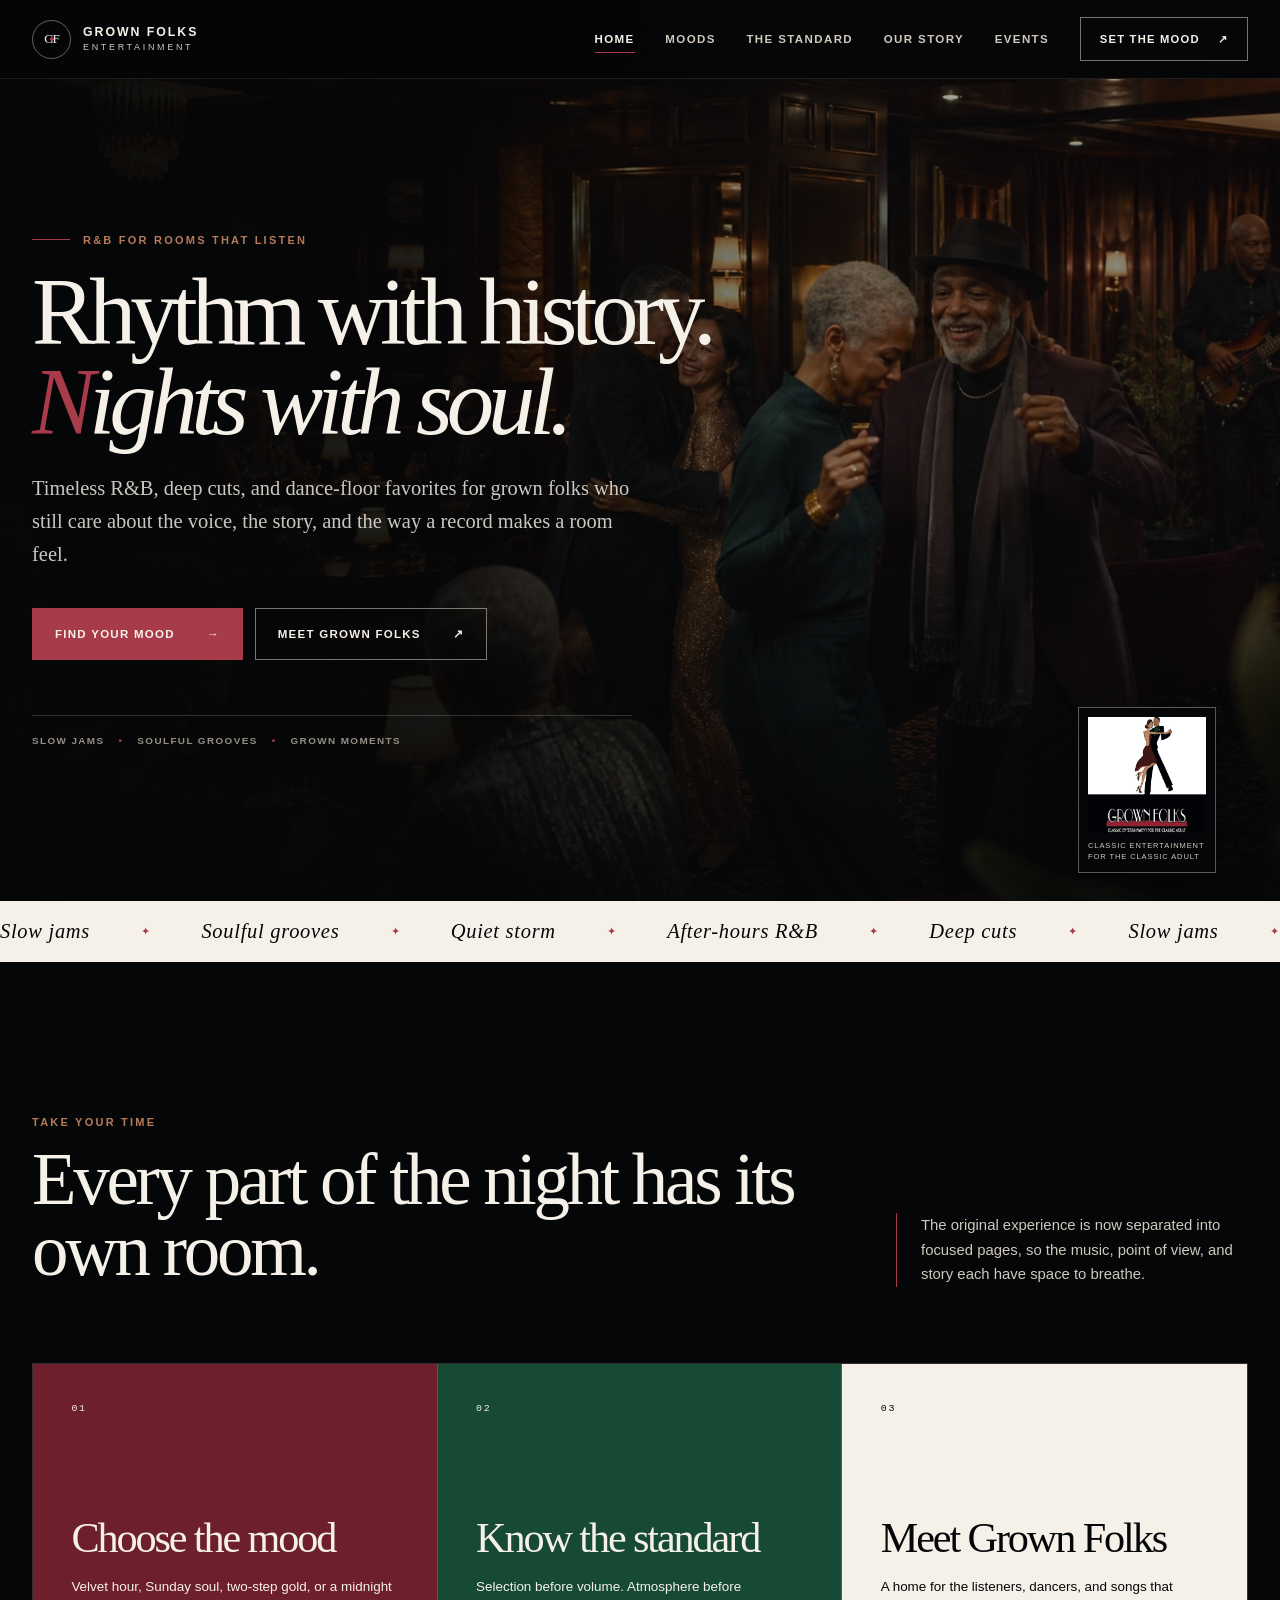
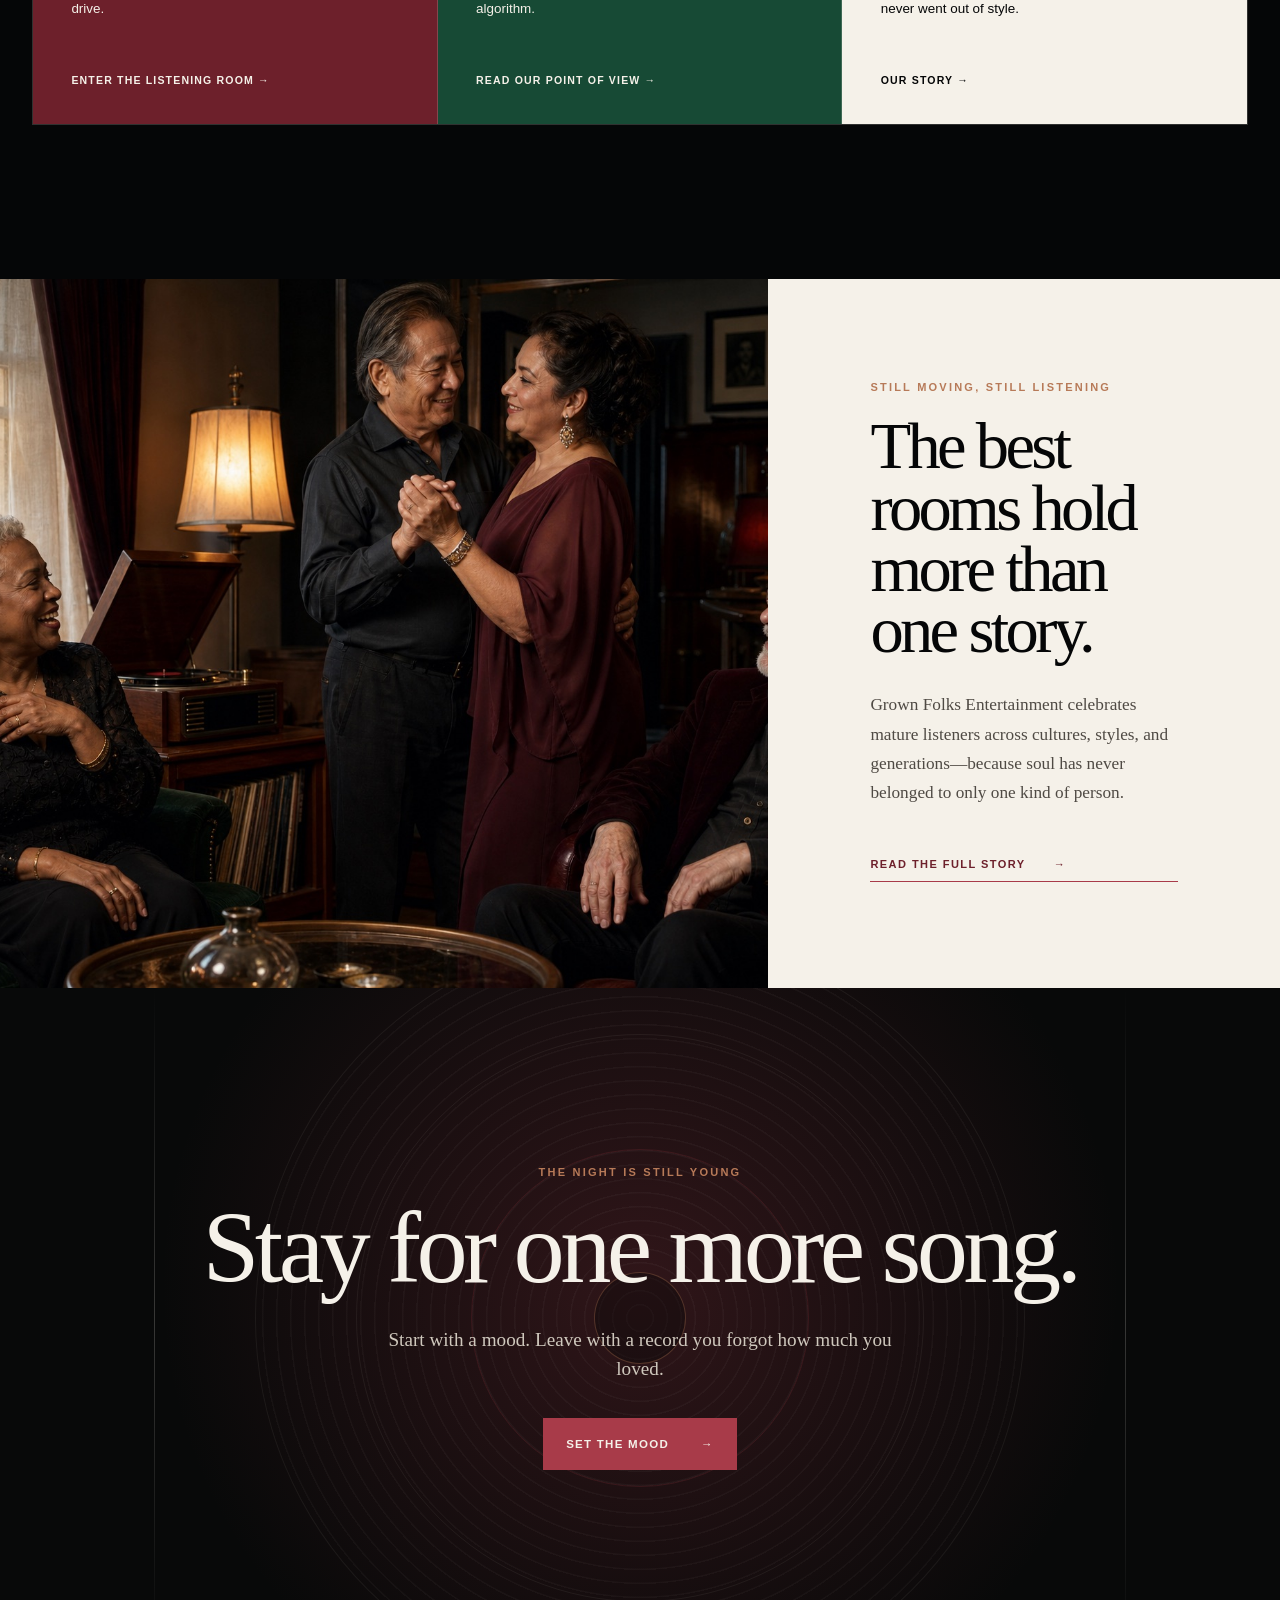
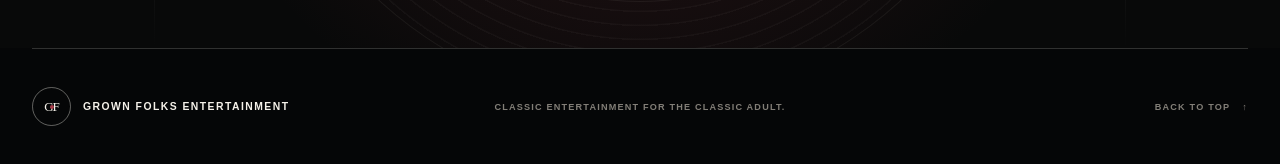
==== commit d57c111a: "Add public MST events calendar" ====
--- a/index.html
+++ b/index.html
@@ -28,7 +28,7 @@
           <a class="brand" href="./index.html" aria-label="Grown Folks Entertainment home"><span class="brand-mark" aria-hidden="true">GF</span><span class="brand-copy"><strong>Grown Folks</strong><span>Entertainment</span></span></a>
           <button class="menu-toggle" type="button" aria-expanded="false" aria-controls="primary-navigation" aria-label="Open navigation menu"><span aria-hidden="true"></span><span aria-hidden="true"></span></button>
           <nav id="primary-navigation" class="primary-nav" data-open="false" aria-label="Primary navigation">
-            <a href="./index.html" aria-current="page">Home</a><a href="./moods.html">Moods</a><a href="./standard.html">The standard</a><a href="./story.html">Our story</a><a class="nav-cta" href="./moods.html">Set the mood <span aria-hidden="true">↗</span></a>
+            <a href="./index.html" aria-current="page">Home</a><a href="./moods.html">Moods</a><a href="./standard.html">The standard</a><a href="./story.html">Our story</a><a href="./events.html">Events</a><a class="nav-cta" href="./moods.html">Set the mood <span aria-hidden="true">↗</span></a>
           </nav>
         </div>
       </header>
--- a/assets/styles.css
+++ b/assets/styles.css
@@ -1022,6 +1022,127 @@
   line-height: 1.35;
 }
 
+.classic-player {
+  margin-top: 24px;
+  padding-top: 18px;
+  border-top: 1px solid rgba(245, 241, 233, 0.22);
+}
+
+.classic-play-button {
+  width: 100%;
+  padding: 15px 18px;
+  border: 1px solid rgba(245, 241, 233, 0.72);
+  background: var(--ivory);
+  color: #111;
+  font: 700 0.68rem/1.2 var(--sans);
+  letter-spacing: 0.11em;
+  text-transform: uppercase;
+  cursor: pointer;
+}
+
+.classic-play-button:hover,
+.classic-play-button:focus-visible {
+  background: #fff;
+  outline: 2px solid #fff;
+  outline-offset: 3px;
+}
+
+.classic-play-button span { margin-right: 8px; }
+
+.classic-now-playing {
+  margin: 12px 0 0;
+  color: rgba(245, 241, 233, 0.76);
+  font-size: 0.72rem;
+  line-height: 1.45;
+}
+
+.classic-audio {
+  display: block;
+  width: 100%;
+  margin-top: 14px;
+  accent-color: var(--ivory);
+}
+
+.events-hero {
+  width: var(--page);
+  min-height: 560px;
+  margin: 0 auto;
+  padding: clamp(90px, 12vw, 170px) 0;
+  display: grid;
+  grid-template-columns: minmax(0, 1fr) auto;
+  align-items: end;
+  gap: 70px;
+}
+
+.events-hero h1 {
+  max-width: 780px;
+  margin: 24px 0 28px;
+  font-family: var(--display);
+  font-size: clamp(4.8rem, 10vw, 9.2rem);
+  font-weight: 400;
+  letter-spacing: -0.065em;
+  line-height: 0.82;
+}
+
+.events-hero > div > p:last-child { max-width: 620px; color: var(--ivory-muted); font-size: 1rem; line-height: 1.75; }
+
+.mst-clock {
+  min-width: 280px;
+  padding: 28px;
+  border: 1px solid var(--line);
+  background: var(--green-dark);
+}
+
+.mst-clock span, .mst-clock small { display: block; color: var(--ivory-muted); font-size: 0.65rem; letter-spacing: 0.13em; text-transform: uppercase; }
+.mst-clock strong { display: block; margin: 14px 0 10px; font-family: var(--mono); font-size: 2.2rem; font-weight: 400; }
+
+.events-calendar-section { background: var(--ivory); color: var(--ink); }
+.events-section-heading { display: flex; align-items: end; justify-content: space-between; gap: 32px; margin-bottom: 54px; }
+.events-section-heading h2 { margin: 16px 0 0; font-family: var(--display); font-size: clamp(3rem, 5vw, 5.5rem); font-weight: 400; letter-spacing: -0.05em; }
+.calendar-controls { display: flex; gap: 8px; }
+.calendar-controls button { min-width: 48px; min-height: 48px; padding: 0 17px; border: 1px solid rgba(5,6,7,.25); background: transparent; color: var(--ink); cursor: pointer; }
+.calendar-controls button:hover, .calendar-controls button:focus-visible { background: var(--ink); color: var(--ivory); }
+
+.events-layout { display: grid; grid-template-columns: minmax(0, 1.3fr) minmax(330px, .7fr); border: 1px solid rgba(5,6,7,.2); }
+.calendar-card { padding: clamp(22px, 3vw, 44px); }
+.calendar-weekdays, .calendar-grid { display: grid; grid-template-columns: repeat(7, minmax(0, 1fr)); }
+.calendar-weekdays span { padding: 12px 4px; color: rgba(5,6,7,.55); font-size: .6rem; font-weight: 700; letter-spacing: .12em; text-align: center; text-transform: uppercase; }
+.calendar-day { position: relative; min-height: 102px; padding: 12px; border: 0; border-top: 1px solid rgba(5,6,7,.13); border-right: 1px solid rgba(5,6,7,.13); background: transparent; color: var(--ink); text-align: left; }
+.calendar-day:nth-child(7n) { border-right: 0; }
+.calendar-day-empty { pointer-events: none; }
+.calendar-day[data-today="true"] > span { display: grid; width: 28px; height: 28px; place-items: center; border-radius: 50%; background: var(--burgundy); color: white; }
+.calendar-day[data-has-events="true"] { cursor: pointer; background: rgba(23,74,53,.07); }
+.calendar-day[data-has-events="true"]:hover { background: rgba(23,74,53,.15); }
+.calendar-day i { position: absolute; top: 16px; right: 14px; width: 8px; height: 8px; border-radius: 50%; background: var(--burgundy); }
+.calendar-day small { display: block; margin-top: 22px; color: var(--green); font-size: .6rem; font-weight: 700; text-transform: uppercase; }
+
+.upcoming-events { padding: clamp(28px, 4vw, 54px); background: var(--green-dark); color: var(--ivory); }
+.upcoming-topline { display: flex; align-items: center; justify-content: space-between; gap: 20px; }
+.upcoming-topline a { color: var(--caramel); font-size: .62rem; letter-spacing: .09em; text-transform: uppercase; }
+.upcoming-events > h2 { margin: 18px 0 34px; font-family: var(--display); font-size: 3.3rem; font-weight: 400; }
+.events-status { color: var(--ivory-muted); line-height: 1.65; }
+.event-card { padding: 25px 0; border-top: 1px solid rgba(245,241,233,.2); }
+.event-card time { display: flex; justify-content: space-between; gap: 16px; color: var(--caramel); font-size: .64rem; letter-spacing: .07em; text-transform: uppercase; }
+.event-card h3 { margin: 17px 0 10px; font-family: var(--display); font-size: 1.8rem; font-weight: 400; }
+.event-card p { margin: 0 0 15px; color: var(--ivory-muted); font-size: .8rem; line-height: 1.6; }
+.event-place { display: flex; flex-direction: column; gap: 4px; font-size: .7rem; }
+.event-place span { color: var(--ivory-muted); }
+
+@media (max-width: 1080px) {
+  .events-hero { grid-template-columns: 1fr; }
+  .mst-clock { width: min(100%, 420px); }
+  .events-layout { grid-template-columns: 1fr; }
+}
+
+@media (max-width: 680px) {
+  .events-hero { min-height: auto; padding: 80px 0; }
+  .events-hero h1 { font-size: clamp(4.1rem, 22vw, 6.5rem); }
+  .events-section-heading { align-items: flex-start; flex-direction: column; }
+  .calendar-card { padding: 12px; overflow-x: auto; }
+  .calendar-weekdays, .calendar-grid { min-width: 630px; }
+  .calendar-day { min-height: 86px; }
+}
+
 .standard-section {
   position: relative;
   width: 100%;
@@ -2446,7 +2567,9 @@
 }
 
 .brand-origin-logo img {
-  width: min(100%, 520px);
+  width: min(100%, 340px);
+  max-height: 680px;
+  object-fit: contain;
   margin: 0 auto;
   border: 1px solid rgba(245, 241, 233, 0.2);
 }
@@ -2478,6 +2601,7 @@
   .home-logo-card { display: none; }
   .home-story-photo, .editorial-photo-section > img, .story-page-photo { min-height: 470px; }
   .home-story-copy, .editorial-photo-section > div, .story-page-intro, .brand-origin-copy { padding: 74px 24px; }
+  .brand-origin-logo img { width: min(100%, 300px); max-height: 535px; }
   .story-manifesto { grid-template-columns: 1fr; gap: 52px; }
   .page-next { align-items: flex-start; flex-direction: column; justify-content: center; }
   .page-next a { width: 100%; justify-content: space-between; }
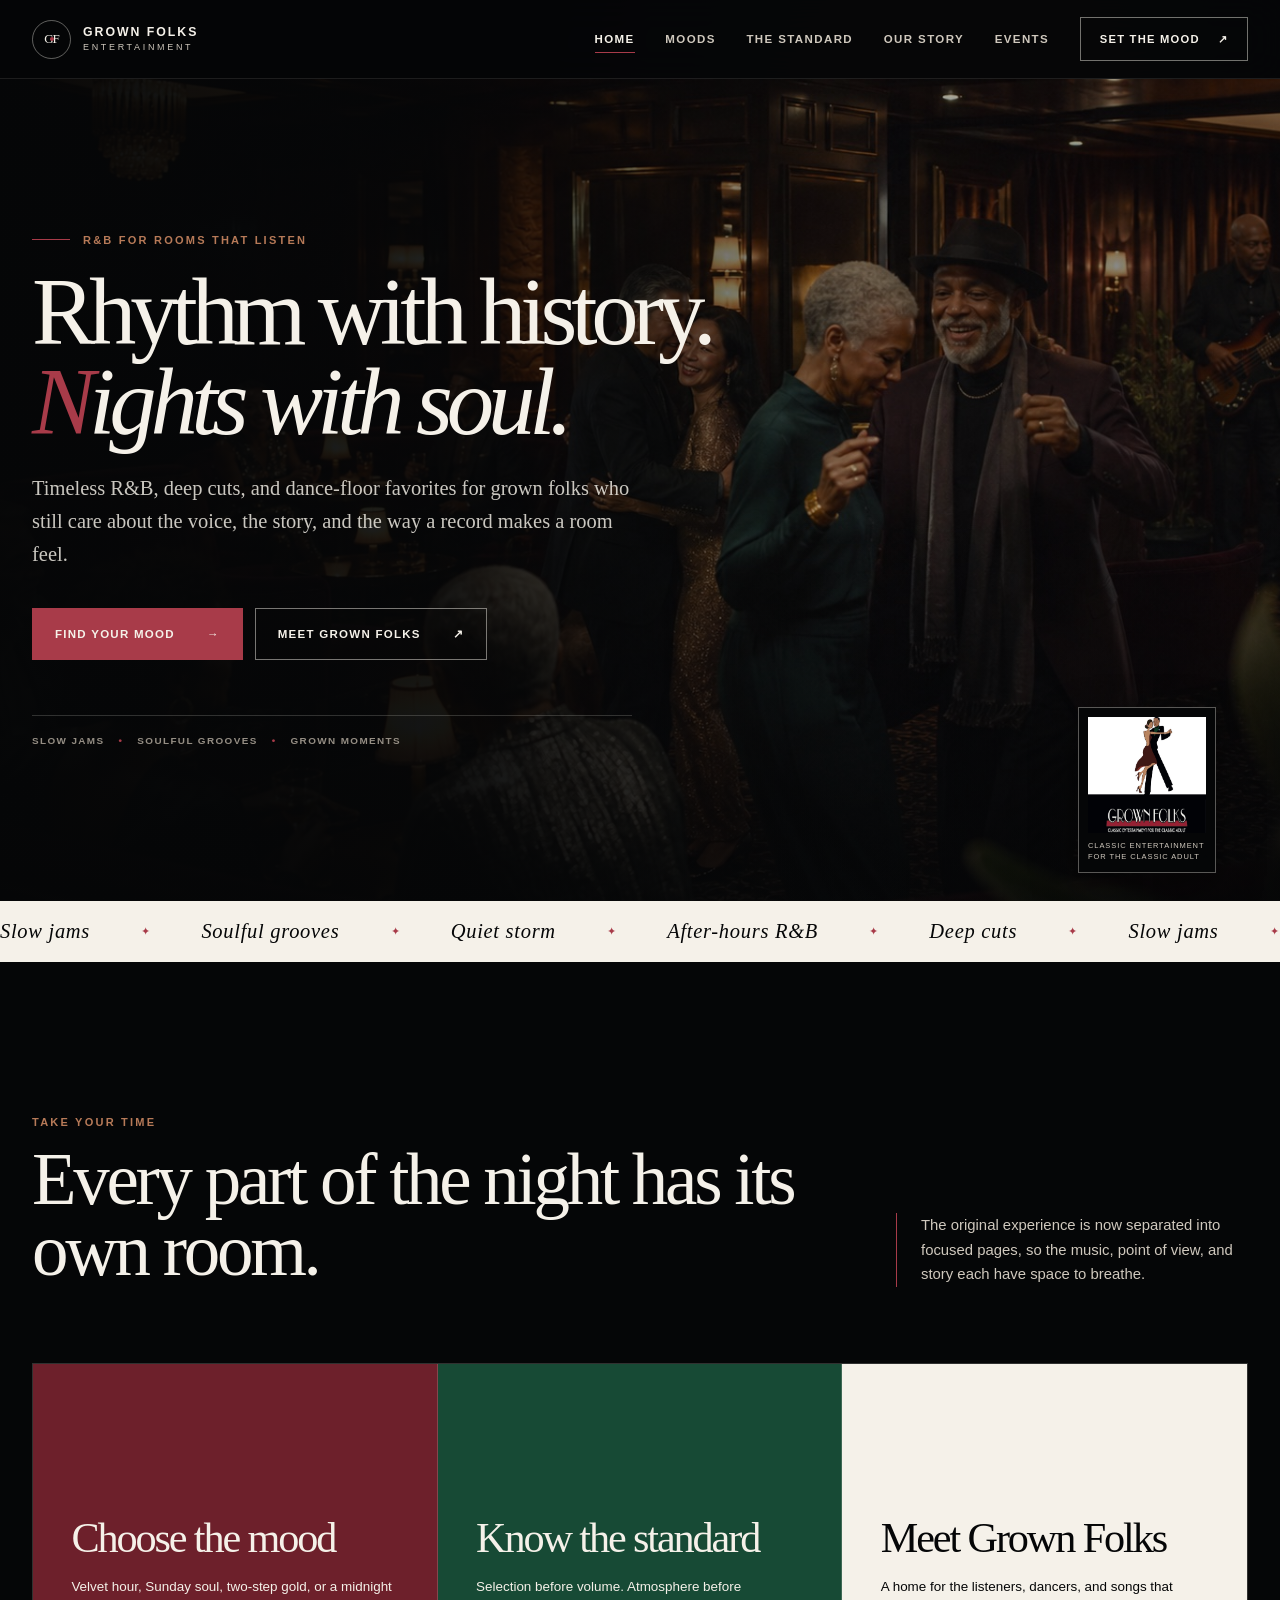
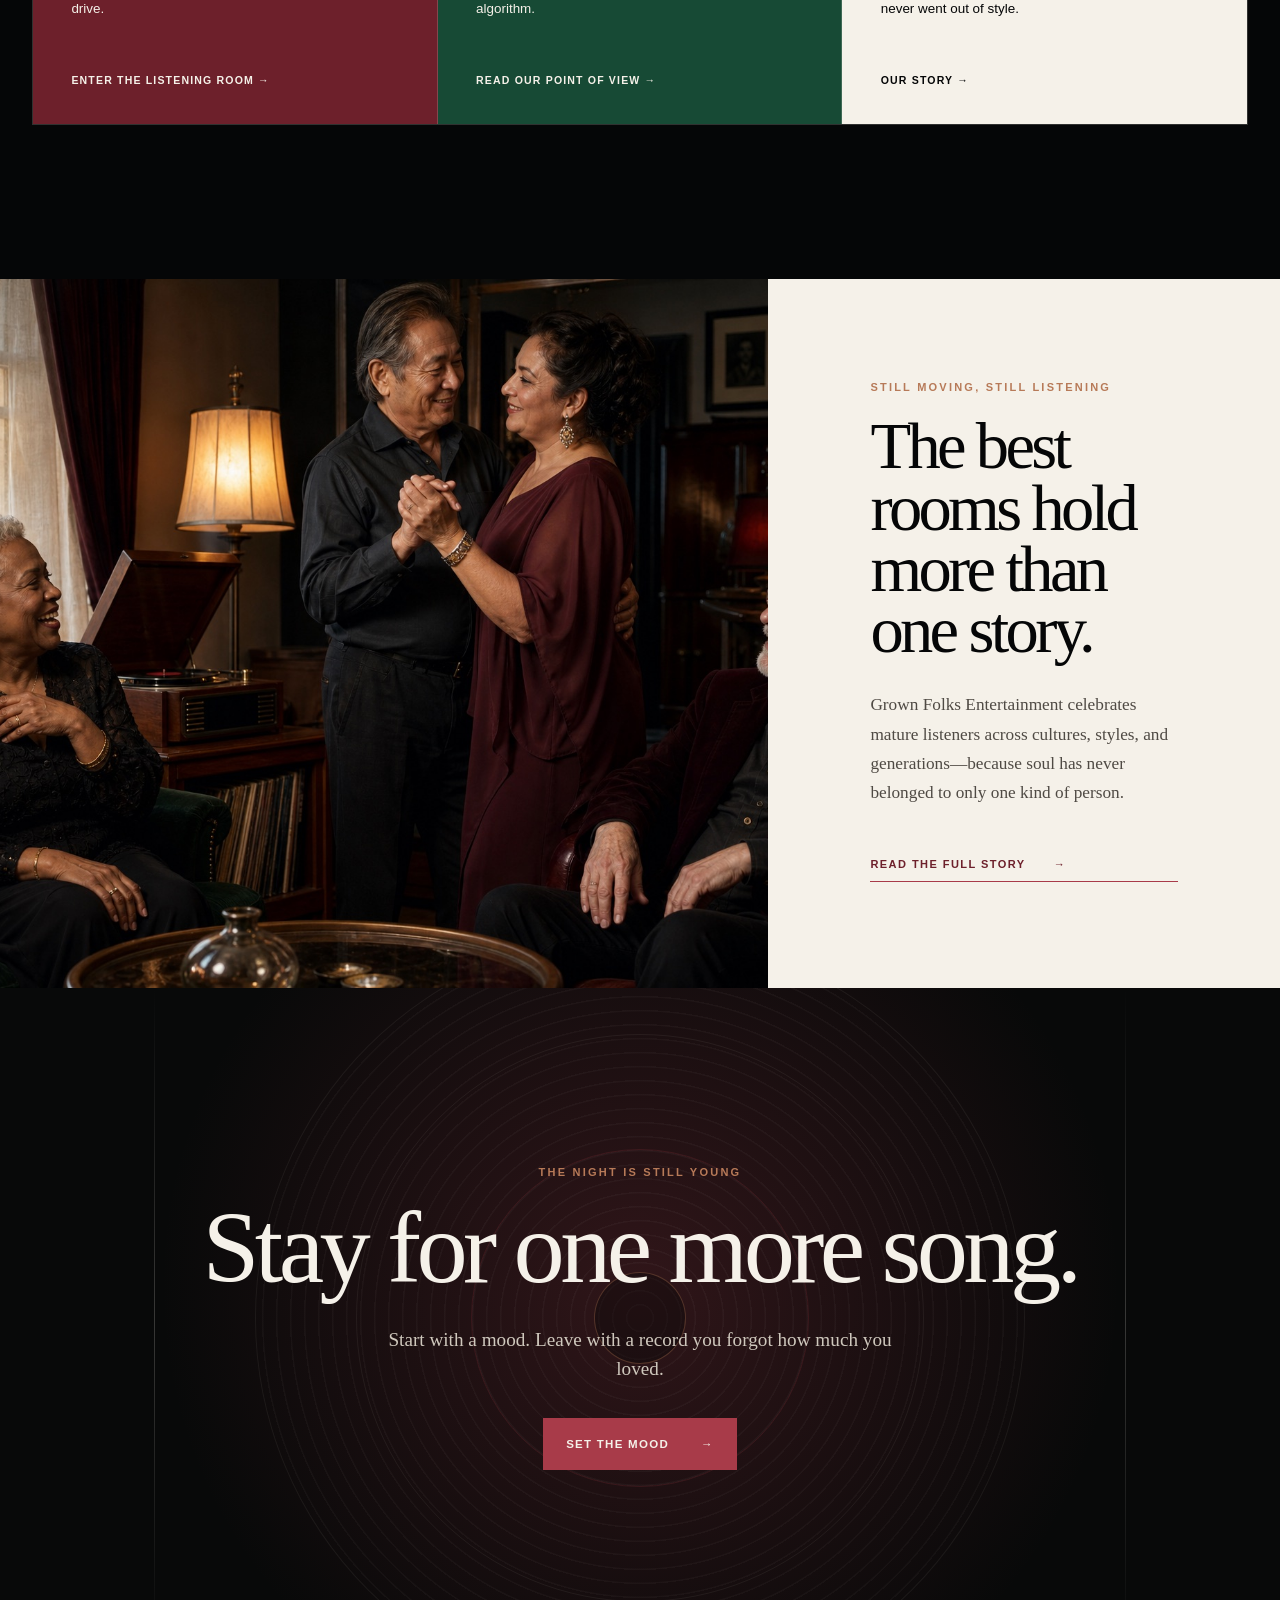
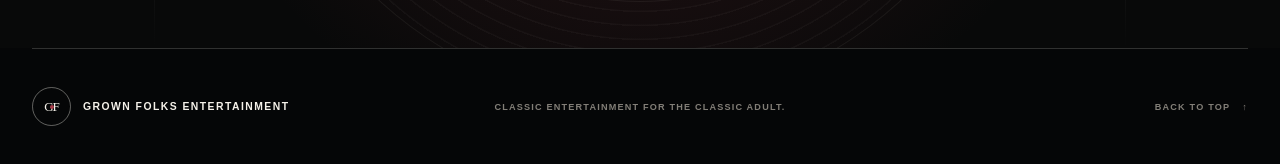
==== commit 9579600b: "Apply public page refinements" ====
--- a/index.html
+++ b/index.html
@@ -40,7 +40,7 @@
             <p class="eyebrow"><span aria-hidden="true"></span> R&amp;B for rooms that listen</p>
             <h1 id="hero-title"><span>Rhythm with history.</span><em>Nights with soul.</em></h1>
             <p class="home-hero-intro">Timeless R&amp;B, deep cuts, and dance-floor favorites for grown folks who still care about the voice, the story, and the way a record makes a room feel.</p>
-            <div class="hero-actions"><a class="button button-primary" href="./moods.html">Find your mood <span aria-hidden="true">→</span></a><a class="button button-quiet" href="./story.html">Meet Grown Folks <span aria-hidden="true">↗</span></a></div>
+            <div class="hero-actions"><a class="button button-primary" href="./moods.html">Find your mood <span aria-hidden="true">→</span></a><a class="button button-quiet" href="https://grown-folks-online-demo.ralf-mahkenterprises.chatgpt.site/join">Meet Grown Folks <span aria-hidden="true">↗</span></a></div>
             <div class="hero-notes" aria-label="Our focus"><span>Slow jams</span><span>Soulful grooves</span><span>Grown moments</span></div>
           </div>
           <div class="home-logo-card"><img src="./assets/grown-folks-logo.jpeg" alt="Grown Folks Entertainment logo" width="791" height="1024" /><span>Classic entertainment for the classic adult</span></div>
@@ -55,9 +55,9 @@
         <section class="route-overview section-pad" aria-labelledby="explore-title">
           <div class="section-heading"><div><p class="kicker">Take your time</p><h2 id="explore-title">Every part of the night has its own room.</h2></div><p>The original experience is now separated into focused pages, so the music, point of view, and story each have space to breathe.</p></div>
           <div class="route-cards">
-            <a class="route-card route-card-burgundy" href="./moods.html"><span>01</span><h3>Choose the mood</h3><p>Velvet hour, Sunday soul, two-step gold, or a midnight drive.</p><strong>Enter the listening room →</strong></a>
-            <a class="route-card route-card-green" href="./standard.html"><span>02</span><h3>Know the standard</h3><p>Selection before volume. Atmosphere before algorithm.</p><strong>Read our point of view →</strong></a>
-            <a class="route-card route-card-ivory" href="./story.html"><span>03</span><h3>Meet Grown Folks</h3><p>A home for the listeners, dancers, and songs that never went out of style.</p><strong>Our story →</strong></a>
+            <a class="route-card route-card-burgundy" href="./moods.html"><h3>Choose the mood</h3><p>Velvet hour, Sunday soul, two-step gold, or a midnight drive.</p><strong>Enter the listening room →</strong></a>
+            <a class="route-card route-card-green" href="./standard.html"><h3>Know the standard</h3><p>Selection before volume. Atmosphere before algorithm.</p><strong>Read our point of view →</strong></a>
+            <a class="route-card route-card-ivory" href="./story.html"><h3>Meet Grown Folks</h3><p>A home for the listeners, dancers, and songs that never went out of style.</p><strong>Our story →</strong></a>
           </div>
         </section>
         <section class="home-story-preview" aria-labelledby="home-story-title">
--- a/assets/styles.css
+++ b/assets/styles.css
@@ -675,7 +675,7 @@
 }
 
 .mood-section::before {
-  content: "MOOD / 01";
+  content: "MOODS";
   position: absolute;
   top: 52%;
   left: -46px;
@@ -701,7 +701,7 @@
   position: relative;
   min-height: 124px;
   display: grid;
-  grid-template-columns: 38px 1fr 24px;
+  grid-template-columns: 1fr 24px;
   gap: 17px;
   align-items: center;
   padding: 20px 25px;
@@ -1063,6 +1063,28 @@
   accent-color: var(--ivory);
 }
 
+.spotify-player {
+  margin-top: 24px;
+  padding-top: 18px;
+  border-top: 1px solid rgba(245, 241, 233, 0.22);
+}
+
+.spotify-label {
+  margin: 0 0 10px;
+  color: rgba(245, 241, 233, 0.76);
+  font: 700 0.67rem/1.2 var(--sans);
+  letter-spacing: 0.13em;
+  text-transform: uppercase;
+}
+
+.spotify-player iframe {
+  display: block;
+  width: 100%;
+  max-width: 560px;
+  border: 0;
+  border-radius: 12px;
+}
+
 .events-hero {
   width: var(--page);
   min-height: 560px;
@@ -1084,7 +1106,9 @@
   line-height: 0.82;
 }
 
-.events-hero > div > p:last-child { max-width: 620px; color: var(--ivory-muted); font-size: 1rem; line-height: 1.75; }
+.events-hero > div > p:not(.eyebrow) { max-width: 620px; color: var(--ivory-muted); font-size: 1rem; line-height: 1.75; }
+
+.events-member-button { margin-top: 28px; }
 
 .mst-clock {
   min-width: 280px;
